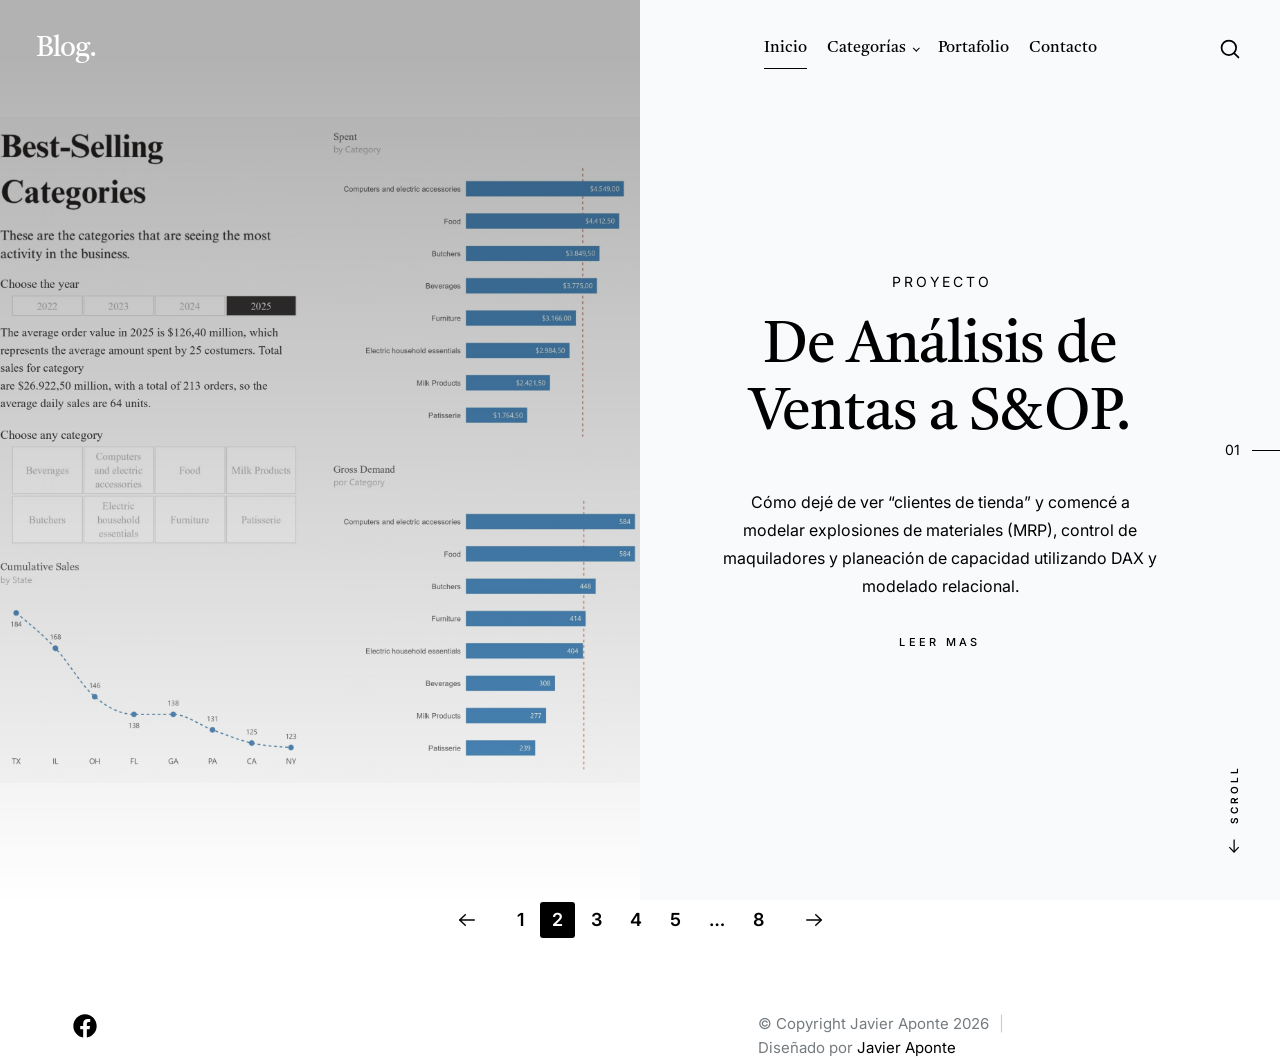
==== blog.html @ a0332c34 "Pending changes exported from your codespace" ====
<!DOCTYPE html>
<html lang="es" class="no-js" >
<head>

    <!--- basic page needs
    ================================================== -->
    <meta charset="utf-8">
    <meta name="viewport" content="width=device-width, initial-scale=1">
    <title>Javier Aponte Blog</title>

    <script>
        document.documentElement.classList.remove('no-js');
        document.documentElement.classList.add('js');
    </script>

    <!-- CSS
    ================================================== -->
    <link rel="stylesheet" href="css/vendor-blog.css">
    <link rel="stylesheet" href="css/styles-blog.css">

    <!-- favicons
    ================================================== -->
    <link rel="apple-touch-icon" sizes="180x180" href="apple-touch-icon.png">
    <link rel="icon" type="image/png" sizes="32x32" href="favicon-32x32.png">
    <link rel="icon" type="image/png" sizes="16x16" href="favicon-16x16.png">
    <link rel="manifest" href="site.webmanifest">

</head>

<body id="top">


    <!-- preloader
    ================================================== -->
    <div id="preloader">
        <div id="loader" class="dots-fade">
            <div></div>
            <div></div>
            <div></div>
        </div>
    </div>

    <!-- page wrap
    ================================================== -->
    <div id="page" class="s-pagewrap ss-home">

        <!-- # site header 
        ================================================== -->
        <header id="masthead" class="s-header">

            <div class="s-header__branding">
                <p class="site-title">
                    <a href="blog.html" rel="home">Blog.</a>
                </p>
            </div>

            <div class="row s-header__navigation">

                <nav class="s-header__nav-wrap">
    
                    <h3 class="s-header__nav-heading">Ve a</h3>
    
                    <ul class="s-header__nav">
                        <li class="current-menu-item"><a href="blog.html" title="">Inicio</a></li>
                        <li class="has-children">
                            <a href="#0" title="" class="">Categorías</a>
                            <ul class="sub-menu">
                                <li><a href="category.html">Data Ingestion</a></li>
                                <li><a href="category.html">ETL</a></li>
                                <li><a href="category.html">Data Cleaning</a></li>
                                <li><a href="category.html">EDA</a></li>
                                <li><a href="category.html">Data Modeling</a></li>
                                <li><a href="category.html">Data Viz</a></li>
                                <li><a href="category.html">Data Storytelling</a></li>
                            </ul>
                        </li>
                        <li><a href="index.html" title="">Portafolio</a></li>
                        <li><a href="contact.html" title="">Contacto</a></li>
                    </ul> <!-- end s-header__nav -->

                </nav> <!-- end s-header__nav-wrap -->
    
            </div> <!-- end s-header__navigation -->

            <div class="s-header__search">

                <div class="s-header__search-inner">
                    <div class="row">
    
                        <form role="search" method="get" class="s-header__search-form" action="#">
                            <label>
                                <span class="u-screen-reader-text">Search for:</span>
                                <input type="search" class="s-header__search-field" placeholder="Search for..." value="" name="s" title="Search for:" autocomplete="off">
                            </label>
                            <input type="submit" class="s-header__search-submit" value="Search"> 
                        </form>
    
                        <a href="#0" title="Close Search" class="s-header__search-close">Close</a>
    
                    </div> <!-- end row -->
                </div> <!-- s-header__search-inner -->
    
            </div> <!-- end s-header__search -->

            <a class="s-header__menu-toggle" href="#0"><span>Menu</span></a>
            <a class="s-header__search-trigger" href="#">
                <svg width="24" height="24" fill="none" viewBox="0 0 24 24">
                    <path stroke="currentColor" stroke-linecap="round" stroke-linejoin="round" stroke-width="1.5" d="M19.25 19.25L15.5 15.5M4.75 11C4.75 7.54822 7.54822 4.75 11 4.75C14.4518 4.75 17.25 7.54822 17.25 11C17.25 14.4518 14.4518 17.25 11 17.25C7.54822 17.25 4.75 14.4518 4.75 11Z"></path>
                </svg>
            </a>

        </header> <!-- end s-header -->

        <!-- # site-content
        ================================================== -->
        <section id="content" class="s-content">


            <!-- hero -->
            <div class="hero">

                <div class="hero__slider swiper-container">

                    <div class="swiper-wrapper">
                        <article class="hero__slide swiper-slide">
                            <div class="hero__entry-image" style="background-image: url('images-blog/thumbs/featured/featured-04_2000.png');"></div>
                            <div class="hero__entry-text">
                                <div class="hero__entry-text-inner">
                                    <div class="hero__entry-meta">
                                        <span class="cat-links">
                                            <a href="category.html">Proyecto</a>
                                        </span>
                                    </div>
                                    <h2 class="hero__entry-title">
                                        <a href="single-standard.html">
                                            De Análisis de Ventas a S&OP.
                                        </a>
                                    </h2>
                                    <p class="hero__entry-desc">
                                    Cómo dejé de ver “clientes de tienda” y comencé a modelar explosiones de materiales (MRP), 
                                    control de maquiladores y planeación de capacidad utilizando DAX y modelado relacional. 
                                    </p>
                                    <a class="hero__more-link" href="single-standard.html">Leer mas</a>
                                </div>
                            </div>
                        </article>
                        <!--
                        <article class="hero__slide swiper-slide">
                            <div class="hero__entry-image" style="background-image: url('images/thumbs/featured/featured-02_2000.jpg');"></div>
                            <div class="hero__entry-text">
                                <div class="hero__entry-text-inner">
                                    <div class="hero__entry-meta">
                                        <span class="cat-links">
                                            <a href="category.html">Health</a>
                                        </span>
                                    </div>
                                    <h2 class="hero__entry-title">
                                        <a href="single-standard.html">
                                            10 Reasons Why Being in Nature Is Good For You.
                                        </a>
                                    </h2>
                                    <p class="hero__entry-desc">
                                    Voluptas harum sequi rerum quasi quisquam. Est tenetur ut doloribus in aliquid animi nostrum. Tempora 
                                    quibusdam ad nulla. Quis autem possimus dolores est est fugiat saepe vel aut. Earum consequatur.
                                    </p>
                                    <a class="hero__more-link" href="single-standard.html">Read More</a>
                                </div>
                            </div>
                        </article>
                        <article class="hero__slide swiper-slide">
                            <div class="hero__entry-image" style="background-image: url('images/thumbs/featured/featured-03_2000.jpg');"></div>
                            <div class="hero__entry-text">
                                <div class="hero__entry-text-inner">
                                    <div class="hero__entry-meta">
                                        <span class="cat-links">
                                            <a href="category.html">Lifestyle</a>
                                        </span>
                                    </div>
                                    <h2 class="hero__entry-title">
                                        <a href="single-standard.html">
                                            Six Relaxation Techniques to Reduce Stress.
                                        </a>
                                    </h2>
                                    <p class="hero__entry-desc">
                                    Quasi consequatur quia excepturi ullam velit. Repellat velit vel occaecati neque perspiciatis quibusdam nulla. 
                                    Unde et earum. Nostrum nulla optio debitis odio modi. Quis autem possimus dolores est est fugiat saepe vel aut.
                                    </p>
                                    <a class="hero__more-link" href="single-standard.html">Read More</a>
                                </div>
                            </div>
                        </article>
                    -->
                    </div> <!-- swiper-wrapper -->

                    <div class="swiper-pagination"></div>
    
                </div> <!-- end hero slider -->

                <a href="#bricks" class="hero__scroll-down smoothscroll">
                    <svg width="24" height="24" fill="none" viewBox="0 0 24 24">
                        <path stroke="currentColor" stroke-linecap="round" stroke-linejoin="round" stroke-width="1.5" d="M10.25 6.75L4.75 12L10.25 17.25"></path>
                        <path stroke="currentColor" stroke-linecap="round" stroke-linejoin="round" stroke-width="1.5" d="M19.25 12H5"></path>
                    </svg>
                    <span>Scroll</span>
                </a>

            </div> <!-- end hero -->

            <!--  masonry
            <div id="bricks" class="bricks">

                <div class="masonry">

                    <div class="bricks-wrapper" data-animate-block>

                        <div class="grid-sizer"></div>

                        <article class="brick entry" data-animate-el>
        
                            <div class="entry__thumb">
                                <a href="single-standard.html" class="thumb-link">
                                    <img src="images/thumbs/masonry/statue-600.jpg" 
                                        srcset="images/thumbs/masonry/statue-600.jpg 1x, images/thumbs/masonry/statue-1200.jpg 2x" alt="">
                                </a>
                            </div> <!-- end entry__thumb
        
                            <div class="entry__text">
                                <div class="entry__header">
                                    <div class="entry__meta">
                                        <span class="cat-links">
                                            <a href="#">Design</a>
                                        </span>
                                        <span class="byline">
                                            By:
                                            <a href="#0">Naruto Uzumaki</a>
                                        </span>
                                    </div>
                                    <h1 class="entry__title"><a href="single-standard.html">Just a Normal Simple Blog Post.</a></h1>
                                 </div>
                                <div class="entry__excerpt">
                                    <p>
                                    Lorem ipsum Sed eiusmod esse aliqua sed incididunt aliqua incididunt mollit id et sit proident dolor nulla 
                                    sed commodo est ad minim elit reprehenderit nisi officia aute incididunt velit sint in aliqua cillum in.
                                    </p>
                                </div>
                                <a class="entry__more-link" href="#0">Read More</a>
                            </div> <!-- end entry__text
                        
                        </article> <!-- end article

                        <article class="brick entry" data-animate-el>
        
                            <div class="entry__thumb">
                                <a href="single-standard.html" class="thumb-link">
                                    <img src="images/thumbs/masonry/beetle-600.jpg" 
                                        srcset="images/thumbs/masonry/beetle-600.jpg 1x, images/thumbs/masonry/beetle-1200.jpg 2x" alt="">
                                </a>
                            </div> <!-- end entry__thumb
        
                            <div class="entry__text">
                                <div class="entry__header">
                                    <div class="entry__meta">
                                        <span class="cat-links">
                                            <a href="#">Lifestyle</a>
                                        </span>
                                        <span class="post-date">
                                            By:
                                            <a href="#0">Sasuke Uchiha</a>
                                        </span>
                                    </div>
                                    <h1 class="entry__title"><a href="single-standard.html">Throwback To The Good Old Days.</a></h1>
                                </div>
                                <div class="entry__excerpt">
                                    <p>
                                    Ipsam odio corrupti et dolores odit aliquid quo. Dolore consectetur a sit modi quam debitis non omnis. Enim ullam 
                                    voluptatem ipsum soluta sed debitis nihil quasi. Et et et sit. Lorem ipsum Sed eiusmod esse aliqua sed incididunt.
                                    </p>
                                </div>
                                <a class="entry__more-link" href="#0">Read More</a>
                            </div> <!-- end entry__text
                        
                        </article> <!-- end article

                        <article class="brick entry" data-animate-el>
            
                            <div class="entry__thumb">
                                <a href="single-standard.html" class="thumb-link">
                                    <img src="images/thumbs/masonry/grayscale-600.jpg" 
                                        srcset="images/thumbs/masonry/grayscale-600.jpg 1x, images/thumbs/masonry/grayscale-1200.jpg 2x" alt="">
                                </a>
                            </div> <!-- end entry__thumb
            
                            <div class="entry__text">
                                <div class="entry__header">
                                    <div class="entry__meta">
                                        <span class="cat-links">
                                            <a href="#">Design</a>
                                        </span>
                                        <span class="byline">
                                            By:
                                            <a href="#0">Naruto Uzumaki</a>
                                        </span>
                                    </div>
                                    <h1 class="entry__title"><a href="single-standard.html">5  Grayscale Coloring Techniques.</a></h1>
                                </div>
                                <div class="entry__excerpt">
                                    <p>
                                    Quo saepe magni magnam expedita nobis. Rerum assumenda necessitatibus tempora dolorem. Harum animi tempora odio natus et 
                                    et perferendis possimus. Aut quo mollitia libero molestiae aut molestiae voluptate tempore. Eius voluptatem eligendi .
                                    </p>
                                </div>
                                <a class="entry__more-link" href="#0">Read More</a>
                            </div> <!-- end entry__text
                            
                        </article> <!-- end article

                        <article class="brick entry" data-animate-el>
            
                            <div class="entry__thumb">
                                <a href="single-standard.html" class="thumb-link">
                                    <img src="images/thumbs/masonry/woodcraft-600.jpg" 
                                        srcset="images/thumbs/masonry/woodcraft-600.jpg 1x, images/thumbs/masonry/woodcraft-1200.jpg 2x" alt="">
                                </a>
                            </div> <!-- end entry__thumb
            
                            <div class="entry__text">
                                <div class="entry__header">
                                    <div class="entry__meta">
                                        <span class="cat-links">
                                            <a href="#">Lifestyle</a>
                                        </span>
                                        <span class="byline">
                                            By:
                                            <a href="#0">Shikamaru Nara</a>
                                        </span>
                                    </div>
                                    <h1 class="entry__title"><a href="single-standard.html">What Minimalism Really Looks Like.</a></h1>
                                 </div>
                                <div class="entry__excerpt">
                                    <p>
                                    Lorem ipsum Sed eiusmod esse aliqua sed incididunt aliqua incididunt mollit id et sit proident dolor nulla sed commodo 
                                    est ad minim elit reprehenderit nisi officia aute incididunt velit sint in aliqua cillum in consequat consequat.
                                    </p>
                                </div>
                                <a class="entry__more-link" href="#0">Read More</a>
                            </div> <!-- end entry__text
            
                        </article> <!-- end entry
        
                        <article class="brick entry" data-animate-el>
        
                            <div class="entry__thumb">
                                <a href="single-standard.html" class="thumb-link">
                                    <img src="images/thumbs/masonry/tulips-600.jpg" 
                                        srcset="images/thumbs/masonry/tulips-600.jpg 1x, images/thumbs/masonry/tulips-1200.jpg 2x" alt="">
                                </a>
                            </div>  <!-- end entry__thumb
        
                            <div class="entry__text">
                                <div class="entry__header">
                                    <div class="entry__meta">
                                        <span class="cat-links">
                                            <a href="#">Health</a>
                                        </span>
                                        <span class="byline">
                                            By:
                                            <a href="#0">Kakashi Hatake</a>
                                        </span>
                                    </div>
                                    <h1 class="entry__title"><a href="single-standard.html">10 Interesting Facts About Caffeine.</a></h1>
                                </div>
                                <div class="entry__excerpt">
                                    <p>
                                    Consequatur amet voluptatem aliquid fuga. Consequatur tempora eos earum deleniti repellendus ducimus. Qui ipsum voluptas 
                                    sed et ad dignissimos explicabo maxime dolor. Rerum quia et. Suscipit similique et. Atque tenetur provident. Excepturi 
                                    autem unde.
                                    </p>
                                </div>
                                <a class="entry__more-link" href="#0">Read More</a>
                            </div> <!-- end entry__text
                        
                        </article> <!-- end article

                        

                        <article class="brick entry" data-animate-el>
        
                            <div class="entry__thumb">
                                <a href="single-standard.html" class="thumb-link">
                                    <img src="images/thumbs/masonry/red-and-blue-600.jpg" 
                                        srcset="images/thumbs/masonry/red-and-blue-600.jpg 1x, images/thumbs/masonry/red-and-blue-1200.jpg 2x" alt="">
                                </a>
                            </div> <!-- end entry__thumb
        
                            <div class="entry__text">
                                <div class="entry__header">
                                    <div class="entry__meta">
                                        <span class="cat-links">
                                            <a href="#">Work</a> 
                                            <a href="#">Design</a>
                                        </span>
                                        <span class="byline">
                                            By:
                                            <a href="#0">Shikamaru Nara</a>
                                        </span>
                                    </div>
                                    <h1 class="entry__title"><a href="single-standard.html">Red and Blue Photo Effects.</a></h1>
                                </div>
                                <div class="entry__excerpt">
                                    <p>
                                    Lorem ipsum Sed eiusmod esse aliqua sed incididunt aliqua incididunt mollit id et sit proident dolor nulla sed commodo 
                                    est ad minim elit reprehenderit nisi officia aute incididunt velit sint in aliqua cillum in consequat consequat in
                                    culpa in anim.
                                    </p>
                                </div>
                                <a class="entry__more-link" href="#0">Read More</a>
                            </div> <!-- end entry__text
                        
                        </article> <!-- end article
        
                        <article class="brick entry" data-animate-el>
                
                            <div class="entry__thumb">
                                <a href="single-standard.html" class="thumb-link">
                                    <img src="images/thumbs/masonry/white-lamp-600.jpg" 
                                        srcset="images/thumbs/masonry/white-lamp-600.jpg 1x, images/thumbs/masonry/white-lamp-1200.jpg 2x" alt="">
                                </a>
                            </div> <!-- end entry__thumb
                
                            <div class="entry__text">
                                <div class="entry__header">
                                    <div class="entry__meta">
                                        <span class="cat-links">
                                            <a href="#">Lifestyle</a>
                                            <a href="#">Work</a>
                                        </span>
                                        <span class="byline">
                                            By:
                                            <a href="#0">Naruto Uzumaki</a>
                                        </span>
                                    </div>
                                    <h1 class="entry__title"><a href="single-standard.html">10 Practical Ways to Be Minimalist.</a></h1>
                                </div>
                                <div class="entry__excerpt">
                                    <p>
                                    Ratione qui voluptas reprehenderit facilis soluta ut nam. Distinctio cum excepturi et. Aperiam blanditiis voluptatem.
                                    A esse sunt nesciunt voluptate. Architecto voluptas id rerum placeat nostrum et optio. Placeat occaecati voluptas.
                                    </p>
                                </div>
                                <a class="entry__more-link" href="#0">Read More</a>
                            </div> <!-- end entry__text
                                
                        </article> <!-- end article
        
                        <article class="brick entry" data-animate-el>
        
                            <div class="entry__thumb">
                                <a href="single-standard.html" class="thumb-link">
                                    <img src="images/thumbs/masonry/books-600.jpg" 
                                        srcset="images/thumbs/masonry/books-600.jpg 1x, images/thumbs/masonry/books-1200.jpg 2x" alt="">
                                </a>
                            </div> <!-- end entry__thumb
        
                            <div class="entry__text">
                                <div class="entry__header">
                                    <div class="entry__meta">
                                        <span class="cat-links">
                                            <a href="#">Health</a>
                                            <a href="#">Lifestyle</a>
                                        </span>
                                        <span class="byline">
                                            By:
                                            <a href="#0">Sakura Haruno</a>
                                        </span>
                                    </div>
                                    <h1 class="entry__title"><a href="single-standard.html">What Does Reading Do to Your Brain?</a></h1>
                                </div>
                                <div class="entry__excerpt">
                                    <p>
                                    Lorem ipsum Sed eiusmod esse aliqua sed incididunt aliqua incididunt mollit id et sit proident dolor nulla sed 
                                    commodo est ad minim elit reprehenderit nisi officia aute incididunt velit sint in aliqua cillum in consequat.
                                    </p>
                                </div>
                                <a class="entry__more-link" href="#0">Read More</a>
                            </div> <!-- end entry__text
                        
                        </article> <!-- end article
        
                        <article class="brick entry" data-animate-el>
        
                            <div class="entry__thumb">
                                <a href="single-standard.html" class="thumb-link">
                                    <img src="images/thumbs/masonry/lamp-600.jpg" 
                                        srcset="images/thumbs/masonry/lamp-600.jpg 1x, images/thumbs/masonry/lamp-1200.jpg 2x" alt="">
                                </a>
                            </div> <!-- end entry__thumb
        
                            <div class="entry__text">
                                <div class="entry__header">
                                    <div class="entry__meta">
                                        <span class="cat-links">
                                            <a href="#">Design</a>
                                            <a href="#">Photography</a>
                                        </span>
                                        <span class="byline">
                                            By:
                                            <a href="#0">Shikamaru Narra</a>
                                        </span>
                                    </div>
                                    <h1 class="entry__title"><a href="single-standard.html">Symmetry In Modern Design.</a></h1>
                                </div>
                                <div class="entry__excerpt">
                                    <p>
                                    Praesentium vel similique laboriosam repudiandae mollitia error. Inventore numquam occaecati omnis beatae fugiat. 
                                    Porro sed numquam doloribus dolores exercitationem recusandae culpa. Sint vel vel quia quis. Non velit eum ea 
                                    tempora quas sapiente.
                                    </p>
                                </div>
                                <a class="entry__more-link" href="#0">Read More</a>
                            </div> <!-- end entry__text
                        
                        </article> <!-- end article

                        <article class="brick entry" data-animate-el>
        
                            <div class="entry__thumb">
                                <a href="single-standard.html" class="thumb-link">
                                    <img src="images/thumbs/masonry/clock-600.jpg" 
                                        srcset="images/thumbs/masonry/clock-600.jpg 1x, images/thumbs/masonry/clock-1200.jpg 2x" alt="">
                                </a>
                            </div> <!-- end entry__thumb
        
                            <div class="entry__text">
                                <div class="entry__header">
                                    <div class="entry__meta">
                                        <span class="cat-links">
                                            <a href="#">Lifestyle</a>
                                            <a href="#">Work</a>
                                        </span>
                                        <span class="byline">
                                            By:
                                            <a href="#0">Sasuke Uchiha</a>
                                        </span>
                                    </div>
                                    <h1 class="entry__title"><a href="single-standard.html">10 Tips for Managing Time Effectively.</a></h1>
                                </div>
                                <div class="entry__excerpt">
                                    <p>
                                    Lorem ipsum Sed eiusmod esse aliqua sed incididunt aliqua incididunt mollit id et sit proident dolor nulla 
                                    sed commodo est ad minim elit reprehenderit nisi officia aute incididunt velit sint in aliqua cillum in anim.
                                    </p>
                                </div>
                                <a class="entry__more-link" href="#0">Read More</a>
                            </div> <!-- end entry__text
                        
                        </article> <!-- end article

                        <article class="brick entry" data-animate-el>
        
                            <div class="entry__thumb">
                                <a href="single-standard.html" class="thumb-link">
                                    <img src="images/thumbs/masonry/phone-and-keyboard-600.jpg" 
                                        srcset="images/thumbs/masonry/phone-and-keyboard-600.jpg 1x, images/thumbs/masonry/phone-and-keyboard-1200.jpg 2x" alt="">
                                </a>
                            </div> <!-- end entry__thumb
        
                            <div class="entry__text">
                                <div class="entry__header">
                                    <div class="entry__meta">
                                        <span class="cat-links">
                                            <a href="https://www.dreamhost.com/r.cgi?287326">Dreamhost</a>
                                        </span>
                                        <span class="byline">
                                            By:
                                            <a href="#0">StyleShout</a>
                                        </span>
                                    </div>
                                    <h1 class="entry__title"><a href="https://www.dreamhost.com/r.cgi?287326">Need Web Hosting for Your Websites?</a></h1>
                                </div>
                                <div class="entry__excerpt">
                                    <p>
                                    Need hosting? We would highly recommend DreamHost.
                                    Enjoy 100% in-house support, guaranteed performance and uptime, 1-click installs, and a super-intuitive control 
                                    panel to make managing your websites and projects easy.
                                    </p>
                                </div>
                                <a class="entry__more-link" href="https://www.dreamhost.com/r.cgi?287326">Learn More</a>
                            </div> <!-- end entry__text
                        
                        </article> <!-- end article

                        <article class="brick entry" data-animate-el>
        
                            <div class="entry__thumb">
                                <a href="single-standard.html" class="thumb-link">
                                    <img src="images/thumbs/masonry/wheel-600.jpg" 
                                        srcset="images/thumbs/masonry/wheel-600.jpg 1x, images/thumbs/masonry/wheel-1200.jpg 2x" alt="">
                                </a>
                            </div> <!-- end entry__thumb
        
                            <div class="entry__text">
                                <div class="entry__header">
                                    <div class="entry__meta">
                                        <span class="cat-links">
                                            <a href="#">Photography</a> 
                                        </span>
                                        <span class="byline">
                                            By:
                                            <a href="#0">Naruto Uzumaki</a>
                                        </span>
                                    </div>
                                    <h1 class="entry__title"><a href="single-standard.html">Black And White Photography Tips.</a></h1>
                                </div>
                                <div class="entry__excerpt">
                                    <p>
                                    Voluptatem maiores aut delectus accusamus et explicabo et. Enim sunt quo odio sit. Hic consequatur et quia voluptas saepe. 
                                    Vel nostrum incidunt ab eum distinctio recusandae. Labore dolore consequatur occaecati iste ex consectetur et perferendis.
                                    </p>
                                </div>
                                <a class="entry__more-link" href="#0">Read More</a>
                            </div> <!-- end entry__text
                        
                        </article> <!-- end article

                    </div> <!-- end bricks-wrapper

                </div> <!-- end masonry-->

                <!-- pagination -->
                <div class="row pagination">
                    <div class="column lg-12">
                        <nav class="pgn">
                            <ul>
                                <li>
                                    <a class="pgn__prev" href="#0">
                                        <svg width="24" height="24" fill="none" viewBox="0 0 24 24">
                                            <path stroke="currentColor" stroke-linecap="round" stroke-linejoin="round" stroke-width="1.5" d="M10.25 6.75L4.75 12L10.25 17.25"></path>
                                            <path stroke="currentColor" stroke-linecap="round" stroke-linejoin="round" stroke-width="1.5" d="M19.25 12H5"></path>
                                        </svg>
                                    </a>
                                </li>
                                <li><a class="pgn__num" href="#0">1</a></li>
                                <li><span class="pgn__num current">2</span></li>
                                <li><a class="pgn__num" href="#0">3</a></li>
                                <li><a class="pgn__num" href="#0">4</a></li>
                                <li><a class="pgn__num" href="#0">5</a></li>
                                <li><span class="pgn__num dots">…</span></li>
                                <li><a class="pgn__num" href="#0">8</a></li>
                                <li>
                                    <a class="pgn__next" href="#0">
                                        <svg width="24" height="24" fill="none" viewBox="0 0 24 24">
                                            <path stroke="currentColor" stroke-linecap="round" stroke-linejoin="round" stroke-width="1.5" d="M13.75 6.75L19.25 12L13.75 17.25"></path>
                                            <path stroke="currentColor" stroke-linecap="round" stroke-linejoin="round" stroke-width="1.5" d="M19 12H4.75"></path>
                                        </svg>
                                    </a>
                                </li>
                            </ul>
                        </nav> <!-- end pgn -->
                    </div> <!-- end column -->
                </div> <!-- end pagination -->

            </div> <!-- end bricks -->

        </section> <!-- end s-content -->

        <!--
        # site-footer
        ==================================================
        <footer id="colophon" class="s-footer">

            <div class="row s-footer__subscribe">
                <div class="column lg-12">

                    <h2>
                    Subscribe to Our Newsletter.
                    </h2>
                    <p>
                    Subscribe now to get all latest updates
                    </p>

                    <form id="mc-form" class="mc-form">
                        <input type="email" name="EMAIL" id="mce-EMAIL" class="u-fullwidth text-center" placeholder="Your Email Address" title="The domain portion of the email address is invalid (the portion after the @)." pattern="^([^\x00-\x20\x22\x28\x29\x2c\x2e\x3a-\x3c\x3e\x40\x5b-\x5d\x7f-\xff]+|\x22([^\x0d\x22\x5c\x80-\xff]|\x5c[\x00-\x7f])*\x22)(\x2e([^\x00-\x20\x22\x28\x29\x2c\x2e\x3a-\x3c\x3e\x40\x5b-\x5d\x7f-\xff]+|\x22([^\x0d\x22\x5c\x80-\xff]|\x5c[\x00-\x7f])*\x22))*\x40([^\x00-\x20\x22\x28\x29\x2c\x2e\x3a-\x3c\x3e\x40\x5b-\x5d\x7f-\xff]+|\x5b([^\x0d\x5b-\x5d\x80-\xff]|\x5c[\x00-\x7f])*\x5d)(\x2e([^\x00-\x20\x22\x28\x29\x2c\x2e\x3a-\x3c\x3e\x40\x5b-\x5d\x7f-\xff]+|\x5b([^\x0d\x5b-\x5d\x80-\xff]|\x5c[\x00-\x7f])*\x5d))*(\.\w{2,})+$" required>
                        <input type="submit" name="subscribe" value="Subscribe" class="btn--small btn--primary u-fullwidth">
                        # <div style="position: absolute; left: -5000px;" aria-hidden="true"><input type="text" name="b_cdb7b577e41181934ed6a6a44_9a91cfe7b3" tabindex="-1" value=""></div>
                        <div class="mc-status"></div>
                    </form>

                </div>
            </div> # end s-footer__subscribe
            -->

            <!--
            <div class="row s-footer__main">

                <div class="column lg-5 md-6 tab-12 s-footer__about">
                    <h4>Blog</h4>

                    <p>
                    Lorem ipsum dolor sit amet, consectetur 
                    adipiscing elit, sed do eiusmod tempor 
                    incididunt ut labore et dolore magna aliqua. 
                    Ut enim ad minim veniam, quis nostrud exercitation 
                    ullamco laboris nisi ut aliquip ex ea commodo 
                    </p>
                </div> <!-- end s-footer__about -->

                <!--
                <div class="column lg-5 md-6 tab-12">
                    <div class="row">
                        <div class="column lg-6">
                            <h4>Categories</h4>
                            <ul class="link-list">
                                <li><a href="category.html">Lifestyle</a></li>
                                <li><a href="category.html">Workplace</a></li>
                                <li><a href="category.html">Inspiration</a></li>
                                <li><a href="category.html">Design</a></li>
                                <li><a href="category.html">Health</a></li>
                                <li><a href="category.html">Photography</a></li>
                            </ul>
                        </div>
                        <div class="column lg-6">
                            <h4>Site Links</h4>
                            <ul class="link-list">
                                <li><a href="index.html">Home</a></li>
                                <li><a href="category.html">Categories</a></li>
                                <li><a href="category.html">Blog</a></li>
                                <li><a href="about.html">About</a></li>
                                <li><a href="about.html">Contact</a></li>
                                <li><a href="#0">Terms & Policy</a></li>
                            </ul>
                        </div>
                    </div>
                </div>
                -->

            </div> <!-- end s-footer__main -->

            <div class="row s-footer__bottom">

                <div class="column lg-7 md-6 tab-12">
                    <ul class="s-footer__social">
                        <li>
                            <a href="#0">
                                <svg xmlns="http://www.w3.org/2000/svg" width="24" height="24" viewBox="0 0 24 24" style="fill: rgba(0, 0, 0, 1);transform: ;msFilter:;"><path d="M12.001 2.002c-5.522 0-9.999 4.477-9.999 9.999 0 4.99 3.656 9.126 8.437 9.879v-6.988h-2.54v-2.891h2.54V9.798c0-2.508 1.493-3.891 3.776-3.891 1.094 0 2.24.195 2.24.195v2.459h-1.264c-1.24 0-1.628.772-1.628 1.563v1.875h2.771l-.443 2.891h-2.328v6.988C18.344 21.129 22 16.992 22 12.001c0-5.522-4.477-9.999-9.999-9.999z"></path></svg>
                                <span class="u-screen-reader-text">Facebook</span>
                            </a>
                        </li>
                    </ul>
                </div>
                <div class="column lg-5 md-6 tab-12">
                    <div class="ss-copyright">
                        <span>© Copyright Javier Aponte 2026</span> 
                        <span>Diseñado por <a href="https://javieraponte.github.io/">Javier Aponte</a></span>
                    </div>
                </div>

            </div> <!-- end s-footer__bottom -->
           
            <div class="ss-go-top">
                <a class="smoothscroll" title="Back to Top" href="#top">
                    <svg width="24" height="24" fill="none" viewBox="0 0 24 24">
                        <path stroke="currentColor" stroke-linecap="round" stroke-linejoin="round" stroke-width="1.5" d="M17.25 10.25L12 4.75L6.75 10.25"/>
                        <path stroke="currentColor" stroke-linecap="round" stroke-linejoin="round" stroke-width="1.5" d="M12 19.25V5.75"/>
                    </svg>
                </a>
            </div> <!-- end ss-go-top -->

        </footer><!-- end s-footer -->


    <!-- Java Script
    ================================================== -->
    <script src="js/plugins-blog.js"></script>
    <script src="js/main-blog.js"></script>

</body>
</html>
---- css/vendor-blog.css ----
/* ===================================================================
 * Spurgeon Third-party Stylesheets
 * Template Ver. 1.0.0
 * 08-16-2021
 * -------------------------------------------------------------------
 *
 * TOC:
 * # PrismJS
 * # Swiper 
 *
 * ------------------------------------------------------------------- */


/* ===================================================================
 * # PrismJS 1.20.0
 *   https://prismjs.com/download.html#themes=prism-okaidia&languages=markup+css+clike+javascript+markup-templating+php 
 *   
 *   okaidia theme for JavaScript, CSS and HTML
 *   Loosely based on Monokai textmate theme by http://www.monokai.nl/
 *   @author ocodia
 * ------------------------------------------------------------------- */
code[class*="language-"],
pre[class*="language-"] {
    color           : #f8f8f2;
    background      : none;
    text-shadow     : 0 1px rgba(0, 0, 0, 0.3);
    font-family     : var(--font-mono);
    font-size       : calc(var(--text-size) * 0.9444);
    text-align      : left;
    white-space     : pre;
    word-spacing    : normal;
    word-break      : normal;
    word-wrap       : normal;
    line-height     : var(--vspace-1);
    -moz-tab-size   : 4;
    -o-tab-size     : 4;
    tab-size        : 4;
    -webkit-hyphens : none;
    -moz-hyphens    : none;
    -ms-hyphens     : none;
    hyphens         : none;
}

/* Code blocks */
pre[class*="language-"] {
    padding  : var(--vspace-0_5) 0 var(--vspace-1);
    margin   : var(--vspace-1) 0;
    overflow : auto;
}

:not(pre)>code[class*="language-"],
pre[class*="language-"] {
    background : #272822;
}

/* Inline code */
:not(pre)>code[class*="language-"] {
    padding     : .1em;
    white-space : normal;
}

.token.comment,
.token.prolog,
.token.doctype,
.token.cdata {
    color : slategray;
}

.token.punctuation {
    color : #f8f8f2;
}

.token.namespace {
    opacity : .7;
}

.token.property,
.token.tag,
.token.constant,
.token.symbol,
.token.deleted {
    color : #f92672;
}

.token.boolean,
.token.number {
    color : #ae81ff;
}

.token.selector,
.token.attr-name,
.token.string,
.token.char,
.token.builtin,
.token.inserted {
    color : #a6e22e;
}

.token.operator,
.token.entity,
.token.url,
.language-css .token.string,
.style .token.string,
.token.variable {
    color : #f8f8f2;
}

.token.atrule,
.token.attr-value,
.token.function,
.token.class-name {
    color : #e6db74;
}

.token.keyword {
    color : #66d9ef;
}

.token.regex,
.token.important {
    color : #fd971f;
}

.token.important,
.token.bold {
    font-weight : bold;
}

.token.italic {
    font-style : italic;
}

.token.entity {
    cursor : help;
}


/* ===================================================================
 * # Swiper 6.4.5
 *   Most modern mobile touch slider and framework with hardware accelerated transitions
 *   https://swiperjs.com
 *
 *   Copyright 2014-2020 Vladimir Kharlampidi
 *
 *   Released under the MIT License
 *
 *   Released on: December 18, 2020
 * ------------------------------------------------------------------- */
@font-face {
    font-family : "swiper-icons";
    src         : url("data:application/font-woff;charset=utf-8;base64, [base64]//wADZ2x5ZgAAAywAAADMAAAD2MHtryVoZWFkAAABbAAAADAAAAA2E2+eoWhoZWEAAAGcAAAAHwAAACQC9gDzaG10eAAAAigAAAAZAAAArgJkABFsb2NhAAAC0AAAAFoAAABaFQAUGG1heHAAAAG8AAAAHwAAACAAcABAbmFtZQAAA/gAAAE5AAACXvFdBwlwb3N0AAAFNAAAAGIAAACE5s74hXjaY2BkYGAAYpf5Hu/j+W2+MnAzMYDAzaX6QjD6/4//Bxj5GA8AuRwMYGkAPywL13jaY2BkYGA88P8Agx4j+/8fQDYfA1AEBWgDAIB2BOoAeNpjYGRgYNBh4GdgYgABEMnIABJzYNADCQAACWgAsQB42mNgYfzCOIGBlYGB0YcxjYGBwR1Kf2WQZGhhYGBiYGVmgAFGBiQQkOaawtDAoMBQxXjg/wEGPcYDDA4wNUA2CCgwsAAAO4EL6gAAeNpj2M0gyAACqxgGNWBkZ2D4/wMA+xkDdgAAAHjaY2BgYGaAYBkGRgYQiAHyGMF8FgYHIM3DwMHABGQrMOgyWDLEM1T9/w8UBfEMgLzE////P/5//f/V/xv+r4eaAAeMbAxwIUYmIMHEgKYAYjUcsDAwsLKxc3BycfPw8jEQA/[base64]/uznmfPFBNODM2K7MTQ45YEAZqGP81AmGGcF3iPqOop0r1SPTaTbVkfUe4HXj97wYE+yNwWYxwWu4v1ugWHgo3S1XdZEVqWM7ET0cfnLGxWfkgR42o2PvWrDMBSFj/IHLaF0zKjRgdiVMwScNRAoWUoH78Y2icB/yIY09An6AH2Bdu/UB+yxopYshQiEvnvu0dURgDt8QeC8PDw7Fpji3fEA4z/PEJ6YOB5hKh4dj3EvXhxPqH/SKUY3rJ7srZ4FZnh1PMAtPhwP6fl2PMJMPDgeQ4rY8YT6Gzao0eAEA409DuggmTnFnOcSCiEiLMgxCiTI6Cq5DZUd3Qmp10vO0LaLTd2cjN4fOumlc7lUYbSQcZFkutRG7g6JKZKy0RmdLY680CDnEJ+UMkpFFe1RN7nxdVpXrC4aTtnaurOnYercZg2YVmLN/d/gczfEimrE/fs/bOuq29Zmn8tloORaXgZgGa78yO9/cnXm2BpaGvq25Dv9S4E9+5SIc9PqupJKhYFSSl47+Qcr1mYNAAAAeNptw0cKwkAAAMDZJA8Q7OUJvkLsPfZ6zFVERPy8qHh2YER+3i/BP83vIBLLySsoKimrqKqpa2hp6+jq6RsYGhmbmJqZSy0sraxtbO3sHRydnEMU4uR6yx7JJXveP7WrDycAAAAAAAH//wACeNpjYGRgYOABYhkgZgJCZgZNBkYGLQZtIJsFLMYAAAw3ALgAeNolizEKgDAQBCchRbC2sFER0YD6qVQiBCv/H9ezGI6Z5XBAw8CBK/m5iQQVauVbXLnOrMZv2oLdKFa8Pjuru2hJzGabmOSLzNMzvutpB3N42mNgZGBg4GKQYzBhYMxJLMlj4GBgAYow/P/PAJJhLM6sSoWKfWCAAwDAjgbRAAB42mNgYGBkAIIbCZo5IPrmUn0hGA0AO8EFTQAA") format("woff");
    font-weight : 400;
    font-style  : normal;
}

:root {
    --swiper-theme-color : #007aff;
}

.swiper-container {
    margin-left  : auto;
    margin-right : auto;
    position     : relative;
    overflow     : hidden;
    list-style   : none;
    padding      : 0;
    /* Fix of Webkit flickering */
    z-index      : 1;
}

.swiper-container-vertical>.swiper-wrapper {
    flex-direction : column;
}

.swiper-wrapper {
    position            : relative;
    width               : 100%;
    height              : 100%;
    z-index             : 1;
    display             : flex;
    transition-property : transform;
    box-sizing          : content-box;
}

.swiper-container-android .swiper-slide,
.swiper-wrapper {
    transform : translate3d(0px, 0, 0);
}

.swiper-container-multirow>.swiper-wrapper {
    flex-wrap : wrap;
}

.swiper-container-multirow-column>.swiper-wrapper {
    flex-wrap      : wrap;
    flex-direction : column;
}

.swiper-container-free-mode>.swiper-wrapper {
    transition-timing-function : ease-out;
    margin                     : 0 auto;
}

.swiper-slide {
    flex-shrink         : 0;
    width               : 100%;
    height              : 100%;
    position            : relative;
    transition-property : transform;
}

.swiper-slide-invisible-blank {
    visibility : hidden;
}

/* Auto Height */
.swiper-container-autoheight,
.swiper-container-autoheight .swiper-slide {
    height : auto;
}

.swiper-container-autoheight .swiper-wrapper {
    align-items         : flex-start;
    transition-property : transform, height;
}

/* 3D Effects */
.swiper-container-3d {
    perspective : 1200px;
}

.swiper-container-3d .swiper-wrapper,
.swiper-container-3d .swiper-slide,
.swiper-container-3d .swiper-slide-shadow-left,
.swiper-container-3d .swiper-slide-shadow-right,
.swiper-container-3d .swiper-slide-shadow-top,
.swiper-container-3d .swiper-slide-shadow-bottom,
.swiper-container-3d .swiper-cube-shadow {
    transform-style : preserve-3d;
}

.swiper-container-3d .swiper-slide-shadow-left,
.swiper-container-3d .swiper-slide-shadow-right,
.swiper-container-3d .swiper-slide-shadow-top,
.swiper-container-3d .swiper-slide-shadow-bottom {
    position       : absolute;
    left           : 0;
    top            : 0;
    width          : 100%;
    height         : 100%;
    pointer-events : none;
    z-index        : 10;
}

.swiper-container-3d .swiper-slide-shadow-left {
    background-image : linear-gradient(to left, rgba(0, 0, 0, 0.5), rgba(0, 0, 0, 0));
}

.swiper-container-3d .swiper-slide-shadow-right {
    background-image : linear-gradient(to right, rgba(0, 0, 0, 0.5), rgba(0, 0, 0, 0));
}

.swiper-container-3d .swiper-slide-shadow-top {
    background-image : linear-gradient(to top, rgba(0, 0, 0, 0.5), rgba(0, 0, 0, 0));
}

.swiper-container-3d .swiper-slide-shadow-bottom {
    background-image : linear-gradient(to bottom, rgba(0, 0, 0, 0.5), rgba(0, 0, 0, 0));
}

/* CSS Mode */
.swiper-container-css-mode>.swiper-wrapper {
    overflow           : auto;
    scrollbar-width    : none;
    /* For Firefox */
    -ms-overflow-style : none;
    /* For Internet Explorer and Edge */
}

.swiper-container-css-mode>.swiper-wrapper::-webkit-scrollbar {
    display : none;
}

.swiper-container-css-mode>.swiper-wrapper>.swiper-slide {
    scroll-snap-align : start start;
}

.swiper-container-horizontal.swiper-container-css-mode>.swiper-wrapper {
    scroll-snap-type : x mandatory;
}

.swiper-container-vertical.swiper-container-css-mode>.swiper-wrapper {
    scroll-snap-type : y mandatory;
}

:root {
    --swiper-navigation-size   : 44px;
    /*
    --swiper-navigation-color  : var(--swiper-theme-color);
    */
}

.swiper-button-prev,
.swiper-button-next {
    position        : absolute;
    top             : 50%;
    width           : calc(var(--swiper-navigation-size) / 44 * 27);
    height          : var(--swiper-navigation-size);
    margin-top      : calc(-1 * var(--swiper-navigation-size) / 2);
    z-index         : 10;
    cursor          : pointer;
    display         : flex;
    align-items     : center;
    justify-content : center;
    color           : var(--swiper-navigation-color, var(--swiper-theme-color));
}

.swiper-button-prev.swiper-button-disabled,
.swiper-button-next.swiper-button-disabled {
    opacity        : 0.35;
    cursor         : auto;
    pointer-events : none;
}

.swiper-button-prev:after,
.swiper-button-next:after {
    font-family    : swiper-icons;
    font-size      : var(--swiper-navigation-size);
    text-transform : none !important;
    letter-spacing : 0;
    text-transform : none;
    font-variant   : initial;
    line-height    : 1;
}

.swiper-button-prev,
.swiper-container-rtl .swiper-button-next {
    left  : 10px;
    right : auto;
}

.swiper-button-prev:after,
.swiper-container-rtl .swiper-button-next:after {
    content : "prev";
}

.swiper-button-next,
.swiper-container-rtl .swiper-button-prev {
    right : 10px;
    left  : auto;
}

.swiper-button-next:after,
.swiper-container-rtl .swiper-button-prev:after {
    content : "next";
}

.swiper-button-prev.swiper-button-white,
.swiper-button-next.swiper-button-white {
    --swiper-navigation-color : #ffffff;
}

.swiper-button-prev.swiper-button-black,
.swiper-button-next.swiper-button-black {
    --swiper-navigation-color : #000000;
}

.swiper-button-lock {
    display : none;
}

:root {
    /*
    --swiper-pagination-color: var(--swiper-theme-color);
    */
}

.swiper-pagination {
    position   : absolute;
    text-align : center;
    transition : 300ms opacity;
    transform  : translate3d(0, 0, 0);
    z-index    : 10;
}

.swiper-pagination.swiper-pagination-hidden {
    opacity : 0;
}

/* Common Styles */
.swiper-pagination-fraction,
.swiper-pagination-custom,
.swiper-container-horizontal>.swiper-pagination-bullets {
    bottom : 10px;
    left   : 0;
    width  : 100%;
}

/* Bullets */
.swiper-pagination-bullets-dynamic {
    overflow  : hidden;
    font-size : 0;
}

.swiper-pagination-bullets-dynamic .swiper-pagination-bullet {
    transform : scale(0.33);
    position  : relative;
}

.swiper-pagination-bullets-dynamic .swiper-pagination-bullet-active {
    transform : scale(1);
}

.swiper-pagination-bullets-dynamic .swiper-pagination-bullet-active-main {
    transform : scale(1);
}

.swiper-pagination-bullets-dynamic .swiper-pagination-bullet-active-prev {
    transform : scale(0.66);
}

.swiper-pagination-bullets-dynamic .swiper-pagination-bullet-active-prev-prev {
    transform : scale(0.33);
}

.swiper-pagination-bullets-dynamic .swiper-pagination-bullet-active-next {
    transform : scale(0.66);
}

.swiper-pagination-bullets-dynamic .swiper-pagination-bullet-active-next-next {
    transform : scale(0.33);
}

.swiper-pagination-bullet {
    width         : 8px;
    height        : 8px;
    display       : inline-block;
    border-radius : 100%;
    background    : #000;
    opacity       : 0.2;
}

button.swiper-pagination-bullet {
    border             : none;
    margin             : 0;
    padding            : 0;
    box-shadow         : none;
    -webkit-appearance : none;
    -moz-appearance    : none;
    appearance         : none;
}

.swiper-pagination-clickable .swiper-pagination-bullet {
    cursor : pointer;
}

.swiper-pagination-bullet-active {
    opacity    : 1;
    background : var(--swiper-pagination-color, var(--swiper-theme-color));
}

.swiper-container-vertical>.swiper-pagination-bullets {
    right     : 10px;
    top       : 50%;
    transform : translate3d(0px, -50%, 0);
}

.swiper-container-vertical>.swiper-pagination-bullets .swiper-pagination-bullet {
    margin  : 6px 0;
    display : block;
}

.swiper-container-vertical>.swiper-pagination-bullets.swiper-pagination-bullets-dynamic {
    top       : 50%;
    transform : translateY(-50%);
    width     : 8px;
}

.swiper-container-vertical>.swiper-pagination-bullets.swiper-pagination-bullets-dynamic .swiper-pagination-bullet {
    display    : inline-block;
    transition : 200ms transform, 200ms top;
}

.swiper-container-horizontal>.swiper-pagination-bullets .swiper-pagination-bullet {
    margin : 0 4px;
}

.swiper-container-horizontal>.swiper-pagination-bullets.swiper-pagination-bullets-dynamic {
    left        : 50%;
    transform   : translateX(-50%);
    white-space : nowrap;
}

.swiper-container-horizontal>.swiper-pagination-bullets.swiper-pagination-bullets-dynamic .swiper-pagination-bullet {
    transition : 200ms transform, 200ms left;
}

.swiper-container-horizontal.swiper-container-rtl>.swiper-pagination-bullets-dynamic .swiper-pagination-bullet {
    transition : 200ms transform, 200ms right;
}

/* Progress */
.swiper-pagination-progressbar {
    background : rgba(0, 0, 0, 0.25);
    position   : absolute;
}

.swiper-pagination-progressbar .swiper-pagination-progressbar-fill {
    background       : var(--swiper-pagination-color, var(--swiper-theme-color));
    position         : absolute;
    left             : 0;
    top              : 0;
    width            : 100%;
    height           : 100%;
    transform        : scale(0);
    transform-origin : left top;
}

.swiper-container-rtl .swiper-pagination-progressbar .swiper-pagination-progressbar-fill {
    transform-origin : right top;
}

.swiper-container-horizontal>.swiper-pagination-progressbar,
.swiper-container-vertical>.swiper-pagination-progressbar.swiper-pagination-progressbar-opposite {
    width  : 100%;
    height : 4px;
    left   : 0;
    top    : 0;
}

.swiper-container-vertical>.swiper-pagination-progressbar,
.swiper-container-horizontal>.swiper-pagination-progressbar.swiper-pagination-progressbar-opposite {
    width  : 4px;
    height : 100%;
    left   : 0;
    top    : 0;
}

.swiper-pagination-white {
    --swiper-pagination-color : #ffffff;
}

.swiper-pagination-black {
    --swiper-pagination-color : #000000;
}

.swiper-pagination-lock {
    display : none;
}

/* Scrollbar */
.swiper-scrollbar {
    border-radius    : 10px;
    position         : relative;
    -ms-touch-action : none;
    background       : rgba(0, 0, 0, 0.1);
}

.swiper-container-horizontal>.swiper-scrollbar {
    position : absolute;
    left     : 1%;
    bottom   : 3px;
    z-index  : 50;
    height   : 5px;
    width    : 98%;
}

.swiper-container-vertical>.swiper-scrollbar {
    position : absolute;
    right    : 3px;
    top      : 1%;
    z-index  : 50;
    width    : 5px;
    height   : 98%;
}

.swiper-scrollbar-drag {
    height        : 100%;
    width         : 100%;
    position      : relative;
    background    : rgba(0, 0, 0, 0.5);
    border-radius : 10px;
    left          : 0;
    top           : 0;
}

.swiper-scrollbar-cursor-drag {
    cursor : move;
}

.swiper-scrollbar-lock {
    display : none;
}

.swiper-zoom-container {
    width           : 100%;
    height          : 100%;
    display         : flex;
    justify-content : center;
    align-items     : center;
    text-align      : center;
}

.swiper-zoom-container>img,
.swiper-zoom-container>svg,
.swiper-zoom-container>canvas {
    max-width  : 100%;
    max-height : 100%;
    object-fit : contain;
}

.swiper-slide-zoomed {
    cursor : move;
}

/* Preloader */
:root {
    /*
    --swiper-preloader-color: var(--swiper-theme-color);
    */
}

.swiper-lazy-preloader {
    width            : 42px;
    height           : 42px;
    position         : absolute;
    left             : 50%;
    top              : 50%;
    margin-left      : -21px;
    margin-top       : -21px;
    z-index          : 10;
    transform-origin : 50%;
    animation        : swiper-preloader-spin 1s infinite linear;
    box-sizing       : border-box;
    border           : 4px solid var(--swiper-preloader-color, var(--swiper-theme-color));
    border-radius    : 50%;
    border-top-color : transparent;
}

.swiper-lazy-preloader-white {
    --swiper-preloader-color : #fff;
}

.swiper-lazy-preloader-black {
    --swiper-preloader-color : #000;
}

@keyframes swiper-preloader-spin {
    100% {
        transform : rotate(360deg);
    }
}

/* a11y */
.swiper-container .swiper-notification {
    position       : absolute;
    left           : 0;
    top            : 0;
    pointer-events : none;
    opacity        : 0;
    z-index        : -1000;
}

.swiper-container-fade.swiper-container-free-mode .swiper-slide {
    transition-timing-function : ease-out;
}

.swiper-container-fade .swiper-slide {
    pointer-events      : none;
    transition-property : opacity;
}

.swiper-container-fade .swiper-slide .swiper-slide {
    pointer-events : none;
}

.swiper-container-fade .swiper-slide-active,
.swiper-container-fade .swiper-slide-active .swiper-slide-active {
    pointer-events : auto;
}

.swiper-container-cube {
    overflow : visible;
}

.swiper-container-cube .swiper-slide {
    pointer-events              : none;
    -webkit-backface-visibility : hidden;
    backface-visibility         : hidden;
    z-index                     : 1;
    visibility                  : hidden;
    transform-origin            : 0 0;
    width                       : 100%;
    height                      : 100%;
}

.swiper-container-cube .swiper-slide .swiper-slide {
    pointer-events : none;
}

.swiper-container-cube.swiper-container-rtl .swiper-slide {
    transform-origin : 100% 0;
}

.swiper-container-cube .swiper-slide-active,
.swiper-container-cube .swiper-slide-active .swiper-slide-active {
    pointer-events : auto;
}

.swiper-container-cube .swiper-slide-active,
.swiper-container-cube .swiper-slide-next,
.swiper-container-cube .swiper-slide-prev,
.swiper-container-cube .swiper-slide-next+.swiper-slide {
    pointer-events : auto;
    visibility     : visible;
}

.swiper-container-cube .swiper-slide-shadow-top,
.swiper-container-cube .swiper-slide-shadow-bottom,
.swiper-container-cube .swiper-slide-shadow-left,
.swiper-container-cube .swiper-slide-shadow-right {
    z-index                     : 0;
    -webkit-backface-visibility : hidden;
    backface-visibility         : hidden;
}

.swiper-container-cube .swiper-cube-shadow {
    position       : absolute;
    left           : 0;
    bottom         : 0px;
    width          : 100%;
    height         : 100%;
    background     : #000;
    opacity        : 0.6;
    -webkit-filter : blur(50px);
    filter         : blur(50px);
    z-index        : 0;
}

.swiper-container-flip {
    overflow : visible;
}

.swiper-container-flip .swiper-slide {
    pointer-events              : none;
    -webkit-backface-visibility : hidden;
    backface-visibility         : hidden;
    z-index                     : 1;
}

.swiper-container-flip .swiper-slide .swiper-slide {
    pointer-events : none;
}

.swiper-container-flip .swiper-slide-active,
.swiper-container-flip .swiper-slide-active .swiper-slide-active {
    pointer-events : auto;
}

.swiper-container-flip .swiper-slide-shadow-top,
.swiper-container-flip .swiper-slide-shadow-bottom,
.swiper-container-flip .swiper-slide-shadow-left,
.swiper-container-flip .swiper-slide-shadow-right {
    z-index                     : 0;
    -webkit-backface-visibility : hidden;
    backface-visibility         : hidden;
}
---- css/styles-blog.css ----
/* =================================================================== 
 * Spurgeon Main Stylesheet
 * Template Ver. 1.0.0
 * 08-15-2021
 * ------------------------------------------------------------------
 *
 * TOC:
 * # SETTINGS
 *      ## fonts
 *      ## colors
 *      ## spacing and typescale
 *      ## grid variables
 * # NORMALIZE
 * # BASE SETUP
 * # GRID
 *      ## large screen devices 
 *      ## medium screen devices 
 *      ## tablet devices 
 *      ## mobile devices 
 *      ## small screen devices 
 *      ## additional column stackpoints 
 * # UTILITY CLASSES
 * # TYPOGRAPHY 
 *      ## base type styles
 *      ## additional typography & helper classes
 *      ## lists
 *      ## spacing
 * # PRELOADER 
 *      ## page loaded
 * # FORM 
 *      ## style placeholder text
 *      ## change autocomplete styles in Chrome
 * # BUTTONS
 * # TABLE
 * # COMPONENTS
 *      ## pagination 
 *      ## alert box 
 *      ## skillbars 
 *      ## stats tabs
 * # PROJECT-WIDE SHARED STYLES
 *      ## fade in up effect
 *      ## media classes
 *      ## swiper overrides
 *      ## bricks masonry 
 *      ## masonry entries 
 * # PAGE WRAP
 * # SITE HEADER
 *      ## branding
 *      ## main navigation
 *      ## mobile menu toggle
 *      ## header-search
 *      ## close button for search 
 *      ## search triggers
 * # HERO
 *      ## hero slider
 *      ## hero scroll down
 *      ## slide transitions
 * # SITE CONTENT
 *      ## pageheader
 * # FOOTER
 *      ## subscription form
 *      ## footer social
 *      ## copyright
 *      ## go top
 * # BLOG STYLES 
 *      ## blog comments 
 *
 * ------------------------------------------------------------------ */


/* ===================================================================
 * # SETTINGS
 *
 *
 * ------------------------------------------------------------------- */

/* ------------------------------------------------------------------- 
 * ## fonts 
 * ------------------------------------------------------------------- */
@import url("https://fonts.googleapis.com/css2?family=Castoro:ital@0;1&family=Inter:wght@300;400;500;600;700&display=swap");

:root {
    --font-1    : "Inter", sans-serif;
    --font-2    : "Castoro", serif;

    /* monospace
    */
    --font-mono : Consolas, "Andale Mono", Courier, "Courier New", monospace;
}

/* ------------------------------------------------------------------- 
 * ## colors
 * ------------------------------------------------------------------- */
:root {

    /* color-1(#04776F)
     * color-2(#DD614A)
     */
    --color-1                      : hsla(176, 93%, 24%, 1);
    --color-2                      : hsla(9, 68%, 58%, 1);

    /* theme color variations
     */
    --color-1-lighter              : hsla(176, 93%, 44%, 1);
    --color-1-light                : hsla(176, 93%, 34%, 1);
    --color-1-dark                 : hsla(176, 93%, 14%, 1);
    --color-1-darker               : hsla(176, 93%, 8%, 1);
    --color-2-lighter              : hsla(9, 68%, 78%, 1);
    --color-2-light                : hsla(9, 68%, 68%, 1);
    --color-2-dark                 : hsla(9, 68%, 48%, 1);
    --color-2-darker               : hsla(9, 68%, 38%, 1);

    /* feedback colors
     * color-error(#ffd1d2), color-success(#c8e675), 
     * color-info(#d7ecfb), color-notice(#fff099)
     */
    --color-error                  : hsla(359, 100%, 91%, 1);
    --color-success                : hsla(76, 69%, 68%, 1);
    --color-info                   : hsla(205, 82%, 91%, 1);
    --color-notice                 : hsla(51, 100%, 80%, 1);
    --color-error-content          : hsla(359, 50%, 50%, 1);
    --color-success-content        : hsla(76, 29%, 28%, 1);
    --color-info-content           : hsla(205, 32%, 31%, 1);
    --color-notice-content         : hsla(51, 30%, 30%, 1);

    /* shades 
     * generated using 
     * Tint & Shade Generator 
     * (https://maketintsandshades.com/)
     */
    --color-black                  : #000000;
    --color-gray-19                : #141415;
    --color-gray-18                : #27292a;
    --color-gray-17                : #3b3d40;
    --color-gray-16                : #4f5255;
    --color-gray-15                : #63676a;
    --color-gray-14                : #767b7f;
    --color-gray-13                : #8a9094;
    --color-gray-12                : #9ea4aa;
    --color-gray-11                : #b1b9bf;
    --color-gray-10                : #c5cdd4;
    --color-gray-9                 : #cbd2d8;
    --color-gray-8                 : #d1d7dd;
    --color-gray-7                 : #d6dce1;
    --color-gray-6                 : #dce1e5;
    --color-gray-5                 : #e2e6ea;
    --color-gray-4                 : #e8ebee;
    --color-gray-3                 : #eef0f2;
    --color-gray-2                 : #f3f5f6;
    --color-gray-1                 : #f9fafb;
    --color-white                  : #ffffff;

    /* text
     */
    --color-text                   : var(--color-black);
    --color-text-dark              : var(--color-black);
    --color-text-light             : var(--color-gray-15);
    --color-placeholder            : var(--color-gray-13);

    /* buttons
     */
    --color-btn                    : var(--color-gray-5);
    --color-btn-text               : var(--color-black);
    --color-btn-hover              : var(--color-gray-7);
    --color-btn-hover-text         : var(--color-black);
    --color-btn-primary            : var(--color-black);
    --color-btn-primary-text       : var(--color-white);
    --color-btn-primary-hover      : var(--color-1);
    --color-btn-primary-hover-text : var(--color-white);
    --color-btn-stroke             : var(--color-black);
    --color-btn-stroke-text        : var(--color-black);
    --color-btn-stroke-hover       : var(--color-black);
    --color-btn-stroke-hover-text  : var(--color-white);

    /* preloader
     */
    --color-preloader-bg           : white;
    --color-loader                 : black;
    --color-loader-light           : rgba(0, 0, 0, 0.1);

    /* others
     */
    --color-body                   : white;
    --color-border                 : rgba(0, 0, 0, .08);
    --border-radius                : 3px;
}

/* ------------------------------------------------------------------- 
 * ## spacing and typescale
 * ------------------------------------------------------------------- */
:root {

    /* spacing
     * base font size: 18px 
     * vertical space unit : 32px
     */
    --base-size        : 62.5%;
    --multiplier       : 1;
    --base-font-size   : calc(1.8rem * var(--multiplier));
    --space            : calc(3.2rem * var(--multiplier));

    /* vertical spacing 
     */
    --vspace-0_125     : calc(0.125 * var(--space));
    --vspace-0_25      : calc(0.25 * var(--space));
    --vspace-0_375     : calc(0.375 * var(--space));
    --vspace-0_5       : calc(0.5 * var(--space));
    --vspace-0_625     : calc(0.625 * var(--space));
    --vspace-0_75      : calc(0.75 * var(--space));
    --vspace-0_875     : calc(0.875 * var(--space));
    --vspace-1         : calc(var(--space));
    --vspace-1_25      : calc(1.25 * var(--space));
    --vspace-1_5       : calc(1.5 * var(--space));
    --vspace-1_75      : calc(1.75 * var(--space));
    --vspace-2         : calc(2 * var(--space));
    --vspace-2_5       : calc(2.5 * var(--space));
    --vspace-3         : calc(3 * var(--space));
    --vspace-3_5       : calc(3.5 * var(--space));
    --vspace-4         : calc(4 * var(--space));
    --vspace-4_5       : calc(4.5 * var(--space));
    --vspace-5         : calc(5 * var(--space));

    /* type scale
     * ratio 1         :2 | base: 18px
     * -------------------------------------------------------
     *
     * --text-display-3 = (77.40px)
     * --text-display-2 = (64.50px)
     * --text-display-1 = (53.75px)
     * --text-xxxl      = (44.79px)
     * --text-xxl       = (37.32px)
     * --text-xl        = (31.10px)
     * --text-lg        = (25.92px)
     * --text-md        = (21.60px)
     * --text-size      = (18.00px) BASE
     * --text-sm        = (15.00px)
     * --text-xs        = (12.50px)
     *
     * ---------------------------------------------------------
     */
    --text-scale-ratio : 1.2;
    --text-size        : var(--base-font-size);
    --text-xs          : calc((var(--text-size) / var(--text-scale-ratio)) / var(--text-scale-ratio));
    --text-sm          : calc(var(--text-xs) * var(--text-scale-ratio));
    --text-md          : calc(var(--text-sm) * var(--text-scale-ratio) * var(--text-scale-ratio));
    --text-lg          : calc(var(--text-md) * var(--text-scale-ratio));
    --text-xl          : calc(var(--text-lg) * var(--text-scale-ratio));
    --text-xxl         : calc(var(--text-xl) * var(--text-scale-ratio));
    --text-xxxl        : calc(var(--text-xxl) * var(--text-scale-ratio));
    --text-display-1   : calc(var(--text-xxxl) * var(--text-scale-ratio));
    --text-display-2   : calc(var(--text-display-1) * var(--text-scale-ratio));
    --text-display-3   : calc(var(--text-display-2) * var(--text-scale-ratio));

    /* default button height
     */
    --vspace-btn       : var(--vspace-2);
}

/* on mobile devices below 600px, change the value of '--multiplier' 
 * to adjust the values of base font size and vertical space unit.
 */
@media screen and (max-width: 600px) {
    :root {
        --multiplier : .9375;
    }
}

/* ------------------------------------------------------------------- 
 * ## grid variables
 * ------------------------------------------------------------------- */
:root {

    /* widths for rows and containers
     */
    --width-full     : 100%;
    --width-max      : 1200px;
    --width-wide     : 1400px;
    --width-wider    : 1600px;
    --width-widest   : 1800px;
    --width-narrow   : 1000px;
    --width-narrower : 800px;
    --width-grid-max : var(--width-max);

    /* gutter
     */
    --gutter         : 2rem;
}

/* on medium screen devices
 */
@media screen and (max-width: 1200px) {
    :root {
        --gutter : 1.8rem;
    }
}

/* on mobile devices
 */
@media screen and (max-width: 600px) {
    :root {
        --gutter : 1rem;
    }
}


/* ====================================================================
 * # NORMALIZE
 *
 *
 * --------------------------------------------------------------------
 * normalize.css v8.0.1 | MIT License |
 * github.com/necolas/normalize.css
 * -------------------------------------------------------------------- */
html {
    line-height              : 1.15;
    -webkit-text-size-adjust : 100%;
}

body {
    margin : 0;
}

main {
    display : block;
}

h1 {
    font-size : 2em;
    margin    : 0.67em 0;
}

hr {
    box-sizing : content-box;
    height     : 0;
    overflow   : visible;
}

pre {
    font-family : monospace, monospace;
    font-size   : 1em;
}

a {
    background-color : transparent;
}

abbr[title] {
    border-bottom   : none;
    text-decoration : underline;
    text-decoration : underline dotted;
}

b,
strong {
    font-weight : bolder;
}

code,
kbd,
samp {
    font-family : monospace, monospace;
    font-size   : 1em;
}

small {
    font-size : 80%;
}

sub,
sup {
    font-size      : 75%;
    line-height    : 0;
    position       : relative;
    vertical-align : baseline;
}

sub {
    bottom : -0.25em;
}

sup {
    top : -0.5em;
}

img {
    border-style : none;
}

button,
input,
optgroup,
select,
textarea {
    font-family : inherit;
    font-size   : 100%;
    line-height : 1.15;
    margin      : 0;
}

button,
input {
    overflow : visible;
}

button,
select {
    text-transform : none;
}

button,
[type="button"],
[type="reset"],
[type="submit"] {
    -webkit-appearance : button;
}

button::-moz-focus-inner,
[type="button"]::-moz-focus-inner,
[type="reset"]::-moz-focus-inner,
[type="submit"]::-moz-focus-inner {
    border-style : none;
    padding      : 0;
}

button:-moz-focusring,
[type="button"]:-moz-focusring,
[type="reset"]:-moz-focusring,
[type="submit"]:-moz-focusring {
    outline : 1px dotted ButtonText;
}

fieldset {
    padding : 0.35em 0.75em 0.625em;
}

legend {
    box-sizing  : border-box;
    color       : inherit;
    display     : table;
    max-width   : 100%;
    padding     : 0;
    white-space : normal;
}

progress {
    vertical-align : baseline;
}

textarea {
    overflow : auto;
}

[type="checkbox"],
[type="radio"] {
    box-sizing : border-box;
    padding    : 0;
}

[type="number"]::-webkit-inner-spin-button,
[type="number"]::-webkit-outer-spin-button {
    height : auto;
}

[type="search"] {
    -webkit-appearance : textfield;
    outline-offset     : -2px;
}

[type="search"]::-webkit-search-decoration {
    -webkit-appearance : none;
}

::-webkit-file-upload-button {
    -webkit-appearance : button;
    font               : inherit;
}

details {
    display : block;
}

summary {
    display : list-item;
}

template {
    display : none;
}

[hidden] {
    display : none;
}


/* ===================================================================
 * # BASE SETUP
 *
 *
 * ------------------------------------------------------------------- */
html {
    font-size  : var(--base-size);
    box-sizing : border-box;
}

*,
*::before,
*::after {
    box-sizing : inherit;
}

html,
body {
    height : 100%;
}

body {
    background-color            : var(--color-body);
    -webkit-overflow-scrolling  : touch;
    -webkit-text-size-adjust    : 100%;
    -webkit-tap-highlight-color : rgba(0, 0, 0, 0);
    -webkit-font-smoothing      : antialiased;
    -moz-osx-font-smoothing     : grayscale;
}

p {
    font-size      : inherit;
    text-rendering : optimizeLegibility;
}

a {
    text-decoration : none;
}

svg,
img,
video {
    max-width : 100%;
    height    : auto;
}

pre {
    overflow : auto;
}

div,
dl,
dt,
dd,
ul,
ol,
li,
h1,
h2,
h3,
h4,
h5,
h6,
pre,
form,
p,
blockquote,
th,
td {
    margin  : 0;
    padding : 0;
}

input[type="email"],
input[type="number"],
input[type="search"],
input[type="text"],
input[type="tel"],
input[type="url"],
input[type="password"],
textarea {
    -webkit-appearance : none;
    -moz-appearance    : none;
    appearance         : none;
}


/* ===================================================================
 * # GRID v4.0.0
 *
 *
 *   -----------------------------------------------------------------
 * - Grid breakpoints are based on MAXIMUM WIDTH media queries, 
 *   meaning they apply to that one breakpoint and ALL THOSE BELOW IT.
 * - Grid columns without a specified width will automatically layout 
 *   as equal width columns.
 *
 * - BLOCK GRID columns(columns inside BLOCK GRID containers) are 
 *   equally-sized columns define at parent/row level. 
 *   A BLOCK GRID container's class attribute value begins with "block-".
 *
 * ------------------------------------------------------------------- */

/* row 
 */
.row {
    width     : 92%;
    max-width : var(--width-grid-max);
    margin    : 0 auto;
    display   : flex;
    flex-flow : row wrap;
}

.row .row {
    width        : auto;
    max-width    : none;
    margin-left  : calc(var(--gutter) * -1);
    margin-right : calc(var(--gutter) * -1);
}

/* column
 */
.column {
    display : block;
    flex    : 1 1 0%;
    padding : 0 var(--gutter);
}

.collapse>.column,
.column.collapse {
    padding : 0;
}

/* row utility classes
 */
.row.row-wrap {
    flex-wrap : wrap;
}

.row.row-nowrap {
    flex-wrap : nowrap;
}

.row.row-y-top {
    align-items : flex-start;
}

.row.row-y-bottom {
    align-items : flex-end;
}

.row.row-y-center {
    align-items : center;
}

.row.row-stretch {
    align-items : stretch;
}

.row.row-baseline {
    align-items : baseline;
}

.row.row-x-left {
    justify-content : flex-start;
}

.row.row-x-right {
    justify-content : flex-end;
}

.row.row-x-center {
    justify-content : center;
}

/* --------------------------------------------------------------------
 * ## large screen devices 
 * -------------------------------------------------------------------- */
.lg-1 {
    flex  : none;
    width : 8.33333%;
}

.lg-2 {
    flex  : none;
    width : 16.66667%;
}

.lg-3 {
    flex  : none;
    width : 25%;
}

.lg-4 {
    flex  : none;
    width : 33.33333%;
}

.lg-5 {
    flex  : none;
    width : 41.66667%;
}

.lg-6 {
    flex  : none;
    width : 50%;
}

.lg-7 {
    flex  : none;
    width : 58.33333%;
}

.lg-8 {
    flex  : none;
    width : 66.66667%;
}

.lg-9 {
    flex  : none;
    width : 75%;
}

.lg-10 {
    flex  : none;
    width : 83.33333%;
}

.lg-11 {
    flex  : none;
    width : 91.66667%;
}

.lg-12 {
    flex  : none;
    width : 100%;
}

.block-lg-one-eight>.column {
    flex  : none;
    width : 12.5%;
}

.block-lg-one-sixth>.column {
    flex  : none;
    width : 16.66667%;
}

.block-lg-one-fifth>.column {
    flex  : none;
    width : 20%;
}

.block-lg-one-fourth>.column {
    flex  : none;
    width : 25%;
}

.block-lg-one-third>.column {
    flex  : none;
    width : 33.33333%;
}

.block-lg-one-half>.column {
    flex  : none;
    width : 50%;
}

.block-lg-whole>.column {
    flex  : none;
    width : 100%;
}

/* --------------------------------------------------------------------
 * ## medium screen devices 
 * -------------------------------------------------------------------- */
@media screen and (max-width: 1200px) {
    .md-1 {
        flex  : none;
        width : 8.33333%;
    }

    .md-2 {
        flex  : none;
        width : 16.66667%;
    }

    .md-3 {
        flex  : none;
        width : 25%;
    }

    .md-4 {
        flex  : none;
        width : 33.33333%;
    }

    .md-5 {
        flex  : none;
        width : 41.66667%;
    }

    .md-6 {
        flex  : none;
        width : 50%;
    }

    .md-7 {
        flex  : none;
        width : 58.33333%;
    }

    .md-8 {
        flex  : none;
        width : 66.66667%;
    }

    .md-9 {
        flex  : none;
        width : 75%;
    }

    .md-10 {
        flex  : none;
        width : 83.33333%;
    }

    .md-11 {
        flex  : none;
        width : 91.66667%;
    }

    .md-12 {
        flex  : none;
        width : 100%;
    }

    .block-md-one-eight>.column {
        flex  : none;
        width : 12.5%;
    }

    .block-md-one-sixth>.column {
        flex  : none;
        width : 16.66667%;
    }

    .block-md-one-fifth>.column {
        flex  : none;
        width : 20%;
    }

    .block-md-one-fourth>.column {
        flex  : none;
        width : 25%;
    }

    .block-md-one-third>.column {
        flex  : none;
        width : 33.33333%;
    }

    .block-md-one-half>.column {
        flex  : none;
        width : 50%;
    }

    .block-md-whole>.column {
        flex  : none;
        width : 100%;
    }

    .hide-on-md {
        display : none;
    }
}

/* --------------------------------------------------------------------
 * ## tablet devices 
 * -------------------------------------------------------------------- */
@media screen and (max-width: 800px) {
    .tab-1 {
        flex  : none;
        width : 8.33333%;
    }

    .tab-2 {
        flex  : none;
        width : 16.66667%;
    }

    .tab-3 {
        flex  : none;
        width : 25%;
    }

    .tab-4 {
        flex  : none;
        width : 33.33333%;
    }

    .tab-5 {
        flex  : none;
        width : 41.66667%;
    }

    .tab-6 {
        flex  : none;
        width : 50%;
    }

    .tab-7 {
        flex  : none;
        width : 58.33333%;
    }

    .tab-8 {
        flex  : none;
        width : 66.66667%;
    }

    .tab-9 {
        flex  : none;
        width : 75%;
    }

    .tab-10 {
        flex  : none;
        width : 83.33333%;
    }

    .tab-11 {
        flex  : none;
        width : 91.66667%;
    }

    .tab-12 {
        flex  : none;
        width : 100%;
    }

    .block-tab-one-eight>.column {
        flex  : none;
        width : 12.5%;
    }

    .block-tab-one-sixth>.column {
        flex  : none;
        width : 16.66667%;
    }

    .block-tab-one-fifth>.column {
        flex  : none;
        width : 20%;
    }

    .block-tab-one-fourth>.column {
        flex  : none;
        width : 25%;
    }

    .block-tab-one-third>.column {
        flex  : none;
        width : 33.33333%;
    }

    .block-tab-one-half>.column {
        flex  : none;
        width : 50%;
    }

    .block-tab-whole>.column {
        flex  : none;
        width : 100%;
    }

    .hide-on-tab {
        display : none;
    }
}

/* --------------------------------------------------------------------
 * ## mobile devices 
 * -------------------------------------------------------------------- */
@media screen and (max-width: 600px) {
    .row {
        width         : 100%;
        padding-left  : 6vw;
        padding-right : 6vw;
    }

    .row .row {
        padding-left  : 0;
        padding-right : 0;
    }

    .mob-1 {
        flex  : none;
        width : 8.33333%;
    }

    .mob-2 {
        flex  : none;
        width : 16.66667%;
    }

    .mob-3 {
        flex  : none;
        width : 25%;
    }

    .mob-4 {
        flex  : none;
        width : 33.33333%;
    }

    .mob-5 {
        flex  : none;
        width : 41.66667%;
    }

    .mob-6 {
        flex  : none;
        width : 50%;
    }

    .mob-7 {
        flex  : none;
        width : 58.33333%;
    }

    .mob-8 {
        flex  : none;
        width : 66.66667%;
    }

    .mob-9 {
        flex  : none;
        width : 75%;
    }

    .mob-10 {
        flex  : none;
        width : 83.33333%;
    }

    .mob-11 {
        flex  : none;
        width : 91.66667%;
    }

    .mob-12 {
        flex  : none;
        width : 100%;
    }

    .block-mob-one-eight>.column {
        flex  : none;
        width : 12.5%;
    }

    .block-mob-one-sixth>.column {
        flex  : none;
        width : 16.66667%;
    }

    .block-mob-one-fifth>.column {
        flex  : none;
        width : 20%;
    }

    .block-mob-one-fourth>.column {
        flex  : none;
        width : 25%;
    }

    .block-mob-one-third>.column {
        flex  : none;
        width : 33.33333%;
    }

    .block-mob-one-half>.column {
        flex  : none;
        width : 50%;
    }

    .block-mob-whole>.column {
        flex  : none;
        width : 100%;
    }

    .hide-on-mob {
        display : none;
    }
}

/* --------------------------------------------------------------------
 * ## small screen devices 
 * --------------------------------------------------------------------*/

/* stack columns on small screen devices
 */
@media screen and (max-width: 400px) {
    .row .row {
        margin-left  : 0;
        margin-right : 0;
    }

    .block-stack>.column,
    .column {
        flex         : none;
        width        : 100%;
        margin-left  : 0;
        margin-right : 0;
        padding      : 0;
    }

    .hide-on-sm {
        display : none;
    }
}

/* --------------------------------------------------------------------
 * ## additional column stackpoints 
 * -------------------------------------------------------------------- */
@media screen and (max-width: 1000px) {

    .stack-on-1000,
    .block-stack-on-1000>.column {
        flex         : none;
        width        : 100%;
        margin-left  : 0;
        margin-right : 0;
    }
}

@media screen and (max-width: 700px) {

    .stack-on-700,
    .block-stack-on-700>.column {
        flex         : none;
        width        : 100%;
        margin-left  : 0;
        margin-right : 0;
    }
}

@media screen and (max-width: 550px) {

    .stack-on-550,
    .block-stack-on-550>.column {
        flex         : none;
        width        : 100%;
        margin-left  : 0;
        margin-right : 0;
    }
}


/* ===================================================================
 * # UTILITY CLASSES
 *
 *
 * ------------------------------------------------------------------- */

/* flex item alignment classes
 */
.u-flexitem-center {
    margin     : auto;
    align-self : center;
}

.u-flexitem-left {
    margin-right : auto;
    align-self   : center;
}

.u-flexitem-right {
    margin-left : auto;
    align-self  : center;
}

.u-flexitem-x-center {
    margin-right : auto;
    margin-left  : auto;
}

.u-flexitem-x-left {
    margin-right : auto;
}

.u-flexitem-x-right {
    margin-left : auto;
}

.u-flexitem-y-center {
    align-self : center;
}

.u-flexitem-y-top {
    align-self : flex-start;
}

.u-flexitem-y-bottom {
    align-self : flex-end;
}

/* misc helper classes
 */
.u-screen-reader-text {
    clip      : rect(1px, 1px, 1px, 1px);
    clip-path : inset(50%);
    height    : 1px;
    width     : 1px;
    margin    : -1px;
    overflow  : hidden;
    padding   : 0;
    border    : 0;
    position  : absolute;
    word-wrap : normal !important;
}

.u-clearfix:after {
    content : "";
    display : table;
    clear   : both;
}

.u-hidden {
    display : none;
}

.u-invisible {
    visibility : hidden;
}

.u-antialiased {
    -webkit-font-smoothing  : antialiased;
    -moz-osx-font-smoothing : grayscale;
}

.u-overflow-hidden {
    overflow : hidden;
}

.u-remove-top {
    margin-top : 0;
}

.u-remove-bottom {
    margin-bottom : 0;
}

.u-add-half-bottom {
    margin-bottom : var(--vspace-0_5);
}

.u-add-bottom {
    margin-bottom : var(--vspace-1);
}

.u-no-border {
    border : none;
}

.u-fullwidth {
    width : 100%;
}

.u-pull-left {
    float : left;
}

.u-pull-right {
    float : right;
}


/* ===================================================================
 * # TYPOGRAPHY 
 *
 *
 * ------------------------------------------------------------------- 
 * type scale - ratio 1:2 | base: 18px
 * -------------------------------------------------------------------
 *
 * --text-display-3 = (77.40px)
 * --text-display-2 = (64.50px)
 * --text-display-1 = (53.75px)
 * --text-xxxl      = (44.79px)
 * --text-xxl       = (37.32px)
 * --text-xl        = (31.10px)
 * --text-lg        = (25.92px)
 * --text-md        = (21.60px)
 * --text-size      = (18.00px) BASE
 * --text-sm        = (15.00px)
 * --text-xs        = (12.50px)
 *
 * -------------------------------------------------------------------- */

/* --------------------------------------------------------------------
 * ## base type styles
 * -------------------------------------------------------------------- */
body {
    font-family : var(--font-1);
    font-size   : var(--base-font-size);
    font-weight : 400;
    line-height : var(--vspace-1);
    color       : var(--color-text);
}

/* links
 */
a {
    color      : var(--color-1);
    transition : all 0.3s ease-in-out;
}

a:focus,
a:hover,
a:active {
    color : var(--color-2);
}

a:hover,
a:active {
    outline : 0;
}

/* headings
 */
h1,
h2,
h3,
h4,
h5,
h6,
.h1,
.h2,
.h3,
.h4,
.h5,
.h6 {
    font-family            : var(--font-2);
    font-weight            : 400;
    color                  : var(--color-text-dark);
    font-variant-ligatures : common-ligatures;
    text-rendering         : optimizeLegibility;
}

h1,
.h1 {
    margin-top    : var(--vspace-2_5);
    margin-bottom : var(--vspace-0_75);
}

h2,
.h2,
h3,
.h3,
h4,
.h4 {
    margin-top    : var(--vspace-2);
    margin-bottom : var(--vspace-0_75);
}

h5,
.h5,
h6,
.h6 {
    margin-top    : var(--vspace-1_75);
    margin-bottom : var(--vspace-0_5);
}

h1,
.h1 {
    font-size      : var(--text-display-2);
    line-height    : calc(2.25 * var(--space));
    letter-spacing : -.01em;
}

@media screen and (max-width: 500px) {

    h1,
    .h1 {
        font-size   : var(--text-display-1);
        line-height : calc(1.875 * var(--space));
    }
}

h2,
.h2 {
    font-size   : var(--text-xxl);
    line-height : calc(1.375 * var(--space));
}

h3,
.h3 {
    font-size   : var(--text-xl);
    line-height : calc(1.125 * var(--space));
}

h4,
.h4 {
    font-size   : var(--text-lg);
    line-height : var(--vspace-1);
}

h5,
.h5 {
    font-size   : var(--text-md);
    line-height : var(--vspace-0_875);
}

h6,
.h6 {
    font-family    : var(--font-1);
    font-weight    : 600;
    font-size      : var(--text-sm);
    line-height    : var(--vspace-0_75);
    text-transform : uppercase;
    letter-spacing : .3rem;
}

/* emphasis, italic,
 * strong, bold and small text
 */
em,
i,
strong,
b {
    font-size   : inherit;
    line-height : inherit;
}

em,
i {
    font-style : italic;
}

strong,
b {
    font-weight : 600;
}

small {
    font-size   : 80%;
    font-weight : 400;
    line-height : var(--vspace-0_5);
}

/* blockquotes
 */
blockquote {
    margin      : 0 0 var(--vspace-1) 0;
    padding     : var(--vspace-1) var(--vspace-1_5);
    border-left : 2px solid var(--color-text-dark);
    position    : relative;
}

blockquote p {
    font-family : var(--font-1);
    font-weight : 400;
    font-size   : var(--text-lg);
    font-style  : normal;
    line-height : var(--vspace-1_25);
    color       : var(--color-text-dark);
    padding     : 0;
}

blockquote cite {
    display     : block;
    font-family : var(--font-1);
    font-weight : 400;
    font-size   : var(--text-sm);
    line-height : var(--vspace-0_75);
    font-style  : normal;
}

blockquote cite:before {
    content : "\2014 \0020";
}

blockquote cite,
blockquote cite a,
blockquote cite a:visited {
    color  : var(--color-text-light);
    border : none;
}

@media screen and (max-width: 500px) {
    blockquote {
        padding : var(--vspace-0_75) var(--vspace-0_75);
    }

    blockquote p {
        font-size   : var(--text-md);
        line-height : var(--vspace-1);
    }
}

/* figures
 */
figure img,
p img {
    margin         : 0;
    vertical-align : bottom;
}

figure {
    display      : block;
    margin-left  : 0;
    margin-right : 0;
}

figure img+figcaption {
    margin-top : var(--vspace-1);
}

figcaption {
    /* font-style: italic; */
    font-size     : var(--text-sm);
    text-align    : center;
    margin-bottom : 0;
}

/* preformatted, code
 */
var,
kbd,
samp,
code,
pre {
    font-family : var(--font-mono);
}

pre {
    padding    : var(--vspace-0_75) var(--vspace-1) var(--vspace-1);
    background : var(--color-gray-6);
    overflow-x : auto;
}

code {
    font-size     : var(--text-sm);
    line-height   : 1.6rem;
    margin        : 0 .2rem;
    padding       : calc(((var(--vspace-1) - 1.6rem) / 2) - .1rem) calc(.8rem - .1rem);
    white-space   : nowrap;
    background    : var(--color-gray-6);
    border        : 1px solid var(--color-gray-10);
    color         : var(--color-text-dark);
    border-radius : 3px;
}

pre>code {
    display     : block;
    white-space : pre;
    line-height : var(--vspace-1);
    padding     : 0;
    margin      : 0;
    border      : none;
}

/* deleted text, abbreviation,
 * & mark text
 */
del {
    text-decoration : line-through;
}

abbr {
    font-family    : var(--font-1);
    font-weight    : 600;
    font-variant   : small-caps;
    text-transform : lowercase;
    letter-spacing : .1em;
}

abbr[title],
dfn[title] {
    border-bottom   : 1px dotted;
    cursor          : help;
    text-decoration : none;
}

mark {
    background : var(--color-1-lighter);
    color      : var(--color-black);
}

/* horizontal rule
 */
hr {
    border       : solid var(--color-border);
    border-width : .1rem 0 0;
    clear        : both;
    margin       : var(--vspace-2) 0 calc(var(--vspace-2) - 1px);
    height       : 0;
}

hr.fancy {
    border     : none;
    margin     : var(--vspace-2) 0;
    height     : var(--vspace-1);
    text-align : center;
}

hr.fancy::before {
    content        : "*****";
    letter-spacing : .3em;
}

/* --------------------------------------------------------------------
 * ## additional typography & helper classes
 * -------------------------------------------------------------------- */
.lead,
.attention-getter {
    font-family : var(--font-1);
    font-weight : 300;
    font-size   : var(--text-md);
    line-height : var(--vspace-1_25);
    color       : var(--color-text-light);
}

@media screen and (max-width: 500px) {

    .lead,
    .attention-getter {
        font-size   : calc(var(--text-size) * 1.0556);
        line-height : calc(1.125 * var(--space));
    }
}

@media screen and (max-width: 400px) {

    .lead,
    .attention-getter {
        font-size   : var(--text-size);
        line-height : var(--vspace-1);
    }
}

.pull-quote {
    position   : relative;
    padding    : 0;
    margin-top : 0;
    text-align : center;
}

.pull-quote blockquote {
    border      : none;
    margin      : 0 auto;
    max-width   : 62rem;
    padding-top : var(--vspace-2_5);
    position    : relative;
}

.pull-quote blockquote p {
    font-weight : 400;
    color       : var(--color-text-dark);
}

.pull-quote blockquote:before {
    content           : "";
    display           : block;
    height            : var(--vspace-1);
    width             : var(--vspace-1);
    background-repeat : no-repeat;
    background        : center center;
    background-size   : contain;
    background-image  : url(../images/icons/icon-quote.svg);
    transform         : translate(-50%, 0, 0);
    position          : absolute;
    top               : var(--vspace-1);
    left              : 50%;
}

.drop-cap:first-letter {
    float          : left;
    font-family    : var(--font-1);
    font-weight    : 700;
    font-size      : calc(3 * var(--space));
    line-height    : 1;
    padding        : 0 0.125em 0 0;
    text-transform : uppercase;
    background     : transparent;
    color          : var(--color-text-dark);
}

.text-center {
    text-align : center;
}

.text-left {
    text-align : left;
}

.text-right {
    text-align : right;
}

/* --------------------------------------------------------------------
 * ## lists
 * -------------------------------------------------------------------- */
ol {
    list-style : decimal;
}

ul {
    list-style : disc;
}

li {
    display : list-item;
}

ol,
ul {
    margin-left : 1.6rem;
}

ul li {
    padding-left : .4rem;
}

ul ul,
ul ol,
ol ol,
ol ul {
    margin : 1.6rem 0 1.6rem 1.6rem;
}

ul.disc li {
    display    : list-item;
    list-style : none;
    padding    : 0 0 0 .8rem;
    position   : relative;
}

ul.disc li::before {
    content        : "";
    display        : inline-block;
    width          : 8px;
    height         : 8px;
    border-radius  : 50%;
    background     : var(--color-1);
    position       : absolute;
    left           : -.9em;
    top            : 11px;
    vertical-align : middle;
}

dt {
    margin : 0;
    color  : var(--color-1);
}

dd {
    margin : 0 0 0 2rem;
}

/* definition list line style 
 */
.lining dt,
.lining dd {
    display : inline;
    margin  : 0;
}

.lining dt+dt:before,
.lining dd+dt:before {
    content     : "\A";
    white-space : pre;
}

.lining dd+dd:before {
    content : ", ";
}

.lining dd+dd:before {
    content : ", ";
}

.lining dd:before {
    content     : ": ";
    margin-left : -0.2em;
}

/* definition list dictionary style 
 */
.dictionary-style dt {
    display       : inline;
    counter-reset : definitions;
}

.dictionary-style dt+dt:before {
    content     : ", ";
    margin-left : -0.2em;
}

.dictionary-style dd {
    display           : block;
    counter-increment : definitions;
}

.dictionary-style dd:before {
    content : counter(definitions, decimal) ". ";
}

/* --------------------------------------------------------------------
 * ## spacing
 * -------------------------------------------------------------------- */
fieldset,
button,
.btn {
    margin-bottom : var(--vspace-0_5);
}

input,
textarea,
select,
pre,
blockquote,
figure,
figcaption,
table,
p,
ul,
ol,
dl,
form,
img,
.video-container,
.ss-custom-select {
    margin-bottom : var(--vspace-1);
}


/* ===================================================================
 * # PRELOADER 
 * 
 * 
 * -------------------------------------------------------------------
 * - markup:
 *
 * <div id="preloader">
 *     <div id="loader" class="dots-fade">
 *         <div></div>
 *         <div></div>
 *         <div></div>
 *     </div>
 * </div>
 *
 * - loader class:
 * <dots-fade | dots-jump | dots-pulse>
 *
 * ------------------------------------------------------------------- */
#preloader {
    position        : fixed;
    display         : flex;
    flex-flow       : row wrap;
    justify-content : center;
    align-items     : center;
    background      : var(--color-preloader-bg);
    z-index         : 500;
    height          : 100vh;
    width           : 100%;
    opacity         : 1;
    overflow        : hidden;
}

.no-js #preloader {
    display : none;
}

#loader {
    position : relative;
    width    : 4px;
    height   : 4px;
    padding  : 0;
    display  : inline-block;
}

#loader>div {
    content       : "";
    background    : var(--color-loader);
    width         : 4px;
    height        : 4px;
    position      : absolute;
    top           : 0;
    left          : 0;
    border-radius : 50%;
}

#loader>div:nth-of-type(1) {
    left : 15px;
}

#loader>div:nth-of-type(3) {
    left : -15px;
}

/* dots jump */
.dots-jump>div {
    -webkit-animation : dots-jump 1.2s infinite ease;
    animation         : dots-jump 1.2s infinite ease;
    animation-delay   : 0.2s;
}

.dots-jump>div:nth-of-type(1) {
    animation-delay : 0.4s;
}

.dots-jump>div:nth-of-type(3) {
    animation-delay : 0s;
}

@-webkit-keyframes dots-jump {
    0% {
        top : 0;
    }

    40% {
        top : -6px;
    }

    80% {
        top : 0;
    }
}

@keyframes dots-jump {
    0% {
        top : 0;
    }

    40% {
        top : -6px;
    }

    80% {
        top : 0;
    }
}

/* dots fade */
.dots-fade>div {
    -webkit-animation : dots-fade 1.6s infinite ease;
    animation         : dots-fade 1.6s infinite ease;
    animation-delay   : 0.4s;
}

.dots-fade>div:nth-of-type(1) {
    animation-delay : 0.8s;
}

.dots-fade>div:nth-of-type(3) {
    animation-delay : 0s;
}

@-webkit-keyframes dots-fade {
    0% {
        opacity : 1;
    }

    40% {
        opacity : 0.2;
    }

    80% {
        opacity : 1;
    }
}

@keyframes dots-fade {
    0% {
        opacity : 1;
    }

    40% {
        opacity : 0.2;
    }

    80% {
        opacity : 1;
    }
}

/* dots pulse */
.dots-pulse>div {
    -webkit-animation : dots-pulse 1.2s infinite ease;
    animation         : dots-pulse 1.2s infinite ease;
    animation-delay   : 0.2s;
}

.dots-pulse>div:nth-of-type(1) {
    animation-delay : 0.4s;
}

.dots-pulse>div:nth-of-type(3) {
    animation-delay : 0s;
}

@-webkit-keyframes dots-pulse {
    0% {
        -webkit-transform : scale(1);
        transform         : scale(1);
    }

    40% {
        -webkit-transform : scale(1.1);
        transform         : scale(1.3);
    }

    80% {
        -webkit-transform : scale(1);
        transform         : scale(1);
    }
}

@keyframes dots-pulse {
    0% {
        transform : scale(1);
    }

    40% {
        transform : scale(1.3);
    }

    80% {
        transform : scale(1);
    }
}

/* ------------------------------------------------------------------- 
 * ## page loaded
 * ------------------------------------------------------------------- */
.ss-loaded #preloader {
    opacity    : 0;
    visibility : hidden;
    transition : all .6s .9s ease-in-out;
}

.ss-loaded #preloader #loader {
    opacity    : 0;
    transition : opacity .6s ease-in-out;
}


/* ===================================================================
 * # FORM 
 *
 *
 * ------------------------------------------------------------------- */
fieldset {
    border  : none;
    padding : 0;
}

input[type="email"],
input[type="number"],
input[type="search"],
input[type="text"],
input[type="tel"],
input[type="url"],
input[type="password"],
textarea,
select {
    --input-height      : var(--vspace-2);
    --input-line-height : var(--vspace-1);
    --input-vpadding    : calc(((var(--input-height) - var(--input-line-height)) / 2) - 1px);
    display             : block;
    height              : var(--input-height);
    padding             : var(--input-vpadding) calc(2.4rem - 1px);
    border              : 0;
    outline             : 0;
    color               : var(--color-placeholder);
    font-family         : var(--font-1);
    font-size           : var(--text-sm);
    font-size           : calc(var(--text-size) * 0.8889);
    line-height         : var(--input-line-height);
    max-width           : 100%;
    background-color    : var(--color-gray-3);
    border              : 1px solid transparent;
    transition          : all .3s ease-in-out;
    border-radius       : var(--border-radius);
}

.ss-custom-select {
    position : relative;
    padding  : 0;
}

.ss-custom-select select {
    -webkit-appearance : none;
    -moz-appearance    : none;
    appearance         : none;
    text-indent        : 0.01px;
    text-overflow      : '';
    margin             : 0;
    vertical-align     : middle;
}

.ss-custom-select select option {
    padding-left  : 2rem;
    padding-right : 2rem;
}

.ss-custom-select select::-ms-expand {
    display : none;
}

.ss-custom-select::after {
    border-bottom    : 2px solid black;
    border-right     : 2px solid black;
    content          : '';
    display          : block;
    height           : 8px;
    width            : 8px;
    margin-top       : -7px;
    pointer-events   : none;
    position         : absolute;
    right            : 2.4rem;
    top              : 50%;
    transition       : all 0.15s ease-in-out;
    transform-origin : 66% 66%;
    transform        : rotate(45deg);
}

textarea {
    min-height : calc(8 * var(--space));
}

input[type="email"]:focus,
input[type="number"]:focus,
input[type="search"]:focus,
input[type="text"]:focus,
input[type="tel"]:focus,
input[type="url"]:focus,
input[type="password"]:focus,
textarea:focus,
select:focus {
    color            : var(--color-black);
    background-color : white;
    box-shadow       : 0 0 5px var(--color-1);
    border           : 1px solid var(--color-1-light);
}

label,
legend {
    font-family   : var(--font-1);
    font-weight   : 600;
    font-size     : var(--text-sm);
    line-height   : var(--vspace-0_5);
    margin-bottom : var(--vspace-0_5);
    color         : var(--color-text-dark);
    display       : block;
}

input[type="checkbox"],
input[type="radio"] {
    display : inline;
}

label>.label-text {
    display     : inline-block;
    margin-left : 1rem;
    font-family : var(--font-1);
    line-height : inherit;
}

label>input[type="checkbox"],
label>input[type="radio"] {
    margin   : 0;
    position : relative;
    top      : 2px;
}

/* ------------------------------------------------------------------- 
 * ## style placeholder text
 * ------------------------------------------------------------------- */
::-webkit-input-placeholder {
    /* WebKit, Blink, Edge */
    color : var(--color-placeholder);
}

:-moz-placeholder {
    /* Mozilla Firefox 4 to 18 */
    color   : var(--color-placeholder);
    opacity : 1;
}

::-moz-placeholder {
    /* Mozilla Firefox 19+ */
    color   : var(--color-placeholder);
    opacity : 1;
}

:-ms-input-placeholder {
    /* Internet Explorer 10-11 */
    color : var(--color-placeholder);
}

::-ms-input-placeholder {
    /* Microsoft Edge */
    color : var(--color-placeholder);
}

::placeholder {
    /* Most modern browsers support this now. */
    color : var(--color-placeholder);
}

/* ------------------------------------------------------------------- 
 * ## change autocomplete styles in Chrome
 * ------------------------------------------------------------------- */
input:-webkit-autofill,
input:-webkit-autofill:hover,
input:-webkit-autofill:focus,
textarea:-webkit-autofill,
textarea:-webkit-autofill:hover,
textarea:-webkit-autofill:focus,
select:-webkit-autofill,
select:-webkit-autofill:hover,
select:-webkit-autofill:focus {
    -webkit-text-fill-color : var(--color-1);
    transition              : background-color 5000s ease-in-out 0s;
}


/* ===================================================================
 * # BUTTONS
 *
 *
 * ------------------------------------------------------------------- */
.btn,
button,
input[type="submit"],
input[type="reset"],
input[type="button"] {
    --btn-height            : var(--vspace-btn);
    display                 : inline-block;
    font-family             : var(--font-1);
    font-weight             : 600;
    font-size               : var(--text-xs);
    text-transform          : uppercase;
    letter-spacing          : .35em;
    height                  : var(--btn-height);
    line-height             : calc(var(--btn-height) - 4px);
    padding                 : 0 3.6rem;
    margin                  : 0 0.4rem var(--vspace-0_5) 0;
    color                   : var(--color-btn-text);
    text-decoration         : none;
    text-align              : center;
    white-space             : nowrap;
    cursor                  : pointer;
    transition              : all .3s;
    border-radius           : var(--border-radius);
    background-color        : var(--color-btn);
    border                  : 2px solid var(--color-btn);
    -webkit-font-smoothing  : antialiased;
    -moz-osx-font-smoothing : grayscale;
}

.btn:focus,
button:focus,
input[type="submit"]:focus,
input[type="reset"]:focus,
input[type="button"]:focus,
.btn:hover,
button:hover,
input[type="submit"]:hover,
input[type="reset"]:hover,
input[type="button"]:hover {
    background-color : var(--color-btn-hover);
    border-color     : var(--color-btn-hover);
    color            : var(--color-btn-hover-text);
    outline          : 0;
}

/* button primary
 */
.btn.btn--primary,
button.btn--primary,
input[type="submit"].btn--primary,
input[type="reset"].btn--primary,
input[type="button"].btn--primary {
    background   : var(--color-btn-primary);
    border-color : var(--color-btn-primary);
    color        : var(--color-btn-primary-text);
}

.btn.btn--primary:focus,
button.btn--primary:focus,
input[type="submit"].btn--primary:focus,
input[type="reset"].btn--primary:focus,
input[type="button"].btn--primary:focus,
.btn.btn--primary:hover,
button.btn--primary:hover,
input[type="submit"].btn--primary:hover,
input[type="reset"].btn--primary:hover,
input[type="button"].btn--primary:hover {
    background   : var(--color-btn-primary-hover);
    border-color : var(--color-btn-primary-hover);
    color        : var(--color-btn-primary-hover-text);
}

/* button modifiers
 */
.btn.u-fullwidth,
button.u-fullwidth {
    width        : 100%;
    margin-right : 0;
}

.btn--small,
button.btn--small {
    --btn-height : calc(var(--vspace-btn) - 1.6rem);
}

.btn--medium,
button.btn--medium {
    --btn-height : calc(var(--vspace-btn) + .8rem);
}

.btn--large,
button.btn--large {
    --btn-height : calc(var(--vspace-btn) + 1.6rem);
}

.btn--stroke,
button.btn--stroke {
    background  : transparent !important;
    font-weight : 700;
    border      : 2px solid var(--color-btn-stroke);
    color       : var(--color-btn-stroke-text);
}

.btn--stroke:focus,
button.btn--stroke:focus,
.btn--stroke:hover,
button.btn--stroke:hover {
    background : var(--color-btn-stroke-hover) !important;
    border     : 2px solid var(--color-btn-stroke-hover);
    color      : var(--color-btn-stroke-hover-text);
}

.btn--pill,
button.btn--pill {
    padding-left  : 3.2rem !important;
    padding-right : 3.2rem !important;
    border-radius : 1000px !important;
}


/* ===================================================================
 * # TABLE
 *
 *
 * ------------------------------------------------------------------- */
table {
    border-width    : 0;
    width           : 100%;
    max-width       : 100%;
    font-family     : var(--font-1);
    border-collapse : collapse;
}

th,
td {
    padding       : var(--vspace-0_5) 3.2rem calc(var(--vspace-0_5) - 1px);
    text-align    : left;
    border-bottom : 1px solid var(--color-border);
}

th {
    padding     : var(--vspace-0_5) 3.2rem;
    color       : var(--color-text-dark);
    font-family : var(--font-1);
    font-weight : 600;
}

th:first-child,
td:first-child {
    padding-left : 0;
}

th:last-child,
td:last-child {
    padding-right : 0;
}

.table-responsive {
    overflow-x                 : auto;
    -webkit-overflow-scrolling : touch;
}


/* ===================================================================
 * # COMPONENTS
 *
 *
 * ------------------------------------------------------------------- */

/* -------------------------------------------------------------------
 * ## pagination 
 * ------------------------------------------------------------------- */
.pgn {
    --pgn-num-height : calc(var(--vspace-1) + .4rem);
    margin           : 0 auto var(--vspace-1);
    text-align       : center;
}

.pgn ul {
    display         : inline-flex;
    flex-flow       : row wrap;
    justify-content : center;
    list-style      : none;
    margin-left     : 0;
    position        : relative;
    padding         : 0 6rem;
}

.pgn ul li {
    margin  : 0;
    padding : 0;
}

.pgn__num {
    font-family   : var(--font-1);
    font-weight   : 600;
    font-size     : var(--text-size);
    line-height   : var(--vspace-1);
    display       : block;
    padding       : .2rem 1.2rem;
    height        : var(--pgn-num-height);
    margin        : .2rem .2rem;
    color         : var(--color-text-dark);
    border-radius : var(--border-radius);
    transition    : all, .3s, ease-in-out;
}

.pgn__num:focus,
.pgn__num:hover {
    background : var(--color-text-dark);
    color      : var(--color-white);
}

.pgn .current,
.pgn .current:focus,
.pgn .current:hover {
    background : var(--color-text-dark);
    color      : var(--color-white);
}

.pgn .inactive,
.pgn .inactive:focus,
.pgn .inactive:hover {
    opacity : 0.4;
    cursor  : default;
}

.pgn__prev,
.pgn__next {
    display         : inline-flex;
    flex-flow       : row wrap;
    justify-content : center;
    align-items     : center;
    height          : var(--pgn-num-height);
    width           : 4.8rem;
    line-height     : var(--vspace-1);
    border-radius   : 4px;
    padding         : 0;
    margin          : 0;
    opacity         : 1;
    font            : 0/0 a;
    text-shadow     : none;
    color           : transparent;
    transition      : all, .3s, ease-in-out;
    position        : absolute;
    top             : 50%;
    transform       : translate(0, -50%);
}

.pgn__prev:focus,
.pgn__prev:hover,
.pgn__next:focus,
.pgn__next:hover {
    background : var(--color-text-dark);
}

.pgn__prev svg,
.pgn__next svg {
    height     : 2.4rem;
    width      : 2.4rem;
    transition : all, .3s, ease-in-out;
}

.pgn__prev svg path,
.pgn__next svg path {
    stroke : var(--color-text-dark);
}

.pgn__prev:focus svg path,
.pgn__prev:hover svg path,
.pgn__next:focus svg path,
.pgn__next:hover svg path {
    stroke : white;
}

.pgn__prev {
    left : 0;
}

.pgn__next {
    right : 0;
}

.pgn__prev.inactive,
.pgn__next.inactive {
    opacity : 0.4;
    cursor  : default;
}

.pgn__prev.inactive:focus,
.pgn__prev.inactive:hover,
.pgn__next.inactive:focus,
.pgn__next.inactive:hover {
    background-color : transparent;
}

/* ------------------------------------------------------------------- 
 * responsive:
 * pagination
 * ------------------------------------------------------------------- */
@media screen and (max-width: 600px) {
    .pgn ul {
        padding : 0 5.2rem;
    }
}

/* ------------------------------------------------------------------- 
 * ## alert box 
 * ------------------------------------------------------------------- */
.alert-box {
    padding       : var(--vspace-0_75) 4rem var(--vspace-0_75) 3.2rem;
    margin-bottom : var(--vspace-1);
    border-radius : var(--border-radius);
    font-family   : var(--font-1);
    font-weight   : 500;
    font-size     : var(--text-sm);
    line-height   : var(--vspace-0_75);
    opacity       : 1;
    visibility    : visible;
    position      : relative;
}

.alert-box__close {
    position : absolute;
    display  : block;
    right    : 1.6rem;
    top      : 1.6rem;
    cursor   : pointer;
    width    : 12px;
    height   : 12px;
}

.alert-box__close::before,
.alert-box__close::after {
    content  : '';
    display  : inline-block;
    width    : 1px;
    height   : 12px;
    position : absolute;
    top      : 0;
    left     : 5px;
}

.alert-box__close::before {
    transform : rotate(45deg);
}

.alert-box__close::after {
    transform : rotate(-45deg);
}

.alert-box--error {
    background-color : var(--color-error);
    color            : var(--color-error-content);
}

.alert-box--error .alert-box__close::before,
.alert-box--error .alert-box__close::after {
    background-color : var(--color-error-content);
}

.alert-box--success {
    background-color : var(--color-success);
    color            : var(--color-success-content);
}

.alert-box--success .alert-box__close::before,
.alert-box--success .alert-box__close::after {
    background-color : var(--color-success-content);
}

.alert-box--info {
    background-color : var(--color-info);
    color            : var(--color-info-content);
}

.alert-box--info .alert-box__close::before,
.alert-box--info .alert-box__close::after {
    background-color : var(--color-info-content);
}

.alert-box--notice {
    background-color : var(--color-notice);
    color            : var(--color-notice-content);
}

.alert-box--notice .alert-box__close::before,
.alert-box--notice .alert-box__close::after {
    background-color : var(--color-notice-content);
}

.alert-box.hideit {
    opacity    : 0;
    visibility : hidden;
    transition : all .5s;
}

/* ------------------------------------------------------------------- 
 * ## skillbars 
 * ------------------------------------------------------------------- */
.skill-bars {
    list-style : none;
    margin     : var(--vspace-2) 0 var(--vspace-1);
}

.skill-bars li {
    height        : .4rem;
    background    : var(--color-gray-9);
    width         : 100%;
    margin-bottom : calc(var(--vspace-2) - .4rem);
    padding       : 0;
    position      : relative;
}

.skill-bars li strong {
    position       : absolute;
    left           : 0;
    top            : calc((var(--vspace-1) * 1.25) * -1);
    font-family    : var(--font-1);
    font-weight    : 600;
    color          : var(--color-text-dark);
    text-transform : uppercase;
    letter-spacing : .2em;
    font-size      : var(--text-xs);
    line-height    : var(--vspace-0_75);
}

.skill-bars li .progress {
    background : var(--color-1);
    position   : relative;
    height     : 100%;
}

.skill-bars li .progress span {
    display       : block;
    font-family   : var(--font-1);
    color         : white;
    font-size     : 1rem;
    line-height   : 1;
    background    : var(--color-black);
    padding       : var(--vspace-0_25);
    border-radius : 4px;
    position      : absolute;
    right         : 0;
    top           : calc((var(--vspace-1) + .8rem) * -1);
}

.skill-bars li .progress span::after {
    position         : absolute;
    left             : 50%;
    bottom           : -10px;
    margin-left      : -5px;
    width            : 0;
    height           : 0;
    border           : 5px solid transparent;
    border-top-color : var(--color-black, var(--color-black));
    content          : "";
}

.skill-bars li .percent5 {
    width : 5%;
}

.skill-bars li .percent10 {
    width : 10%;
}

.skill-bars li .percent15 {
    width : 15%;
}

.skill-bars li .percent20 {
    width : 20%;
}

.skill-bars li .percent25 {
    width : 25%;
}

.skill-bars li .percent30 {
    width : 30%;
}

.skill-bars li .percent35 {
    width : 35%;
}

.skill-bars li .percent40 {
    width : 40%;
}

.skill-bars li .percent45 {
    width : 45%;
}

.skill-bars li .percent50 {
    width : 50%;
}

.skill-bars li .percent55 {
    width : 55%;
}

.skill-bars li .percent60 {
    width : 60%;
}

.skill-bars li .percent65 {
    width : 65%;
}

.skill-bars li .percent70 {
    width : 70%;
}

.skill-bars li .percent75 {
    width : 75%;
}

.skill-bars li .percent80 {
    width : 80%;
}

.skill-bars li .percent85 {
    width : 85%;
}

.skill-bars li .percent90 {
    width : 90%;
}

.skill-bars li .percent95 {
    width : 95%;
}

.skill-bars li .percent100 {
    width : 100%;
}

/* --------------------------------------------------------------------
 * ## stats tabs
 * -------------------------------------------------------------------- */
.stats-tabs {
    padding : 0;
    margin  : var(--vspace-1) 0;
}

.stats-tabs li {
    display      : inline-block;
    margin       : 0 1.6rem var(--vspace-0_5) 0;
    padding      : 0 1.5rem 0 0;
    border-right : 1px solid var(--color-border);
}

.stats-tabs li:last-child {
    margin  : 0;
    padding : 0;
    border  : none;
}

.stats-tabs li a {
    display     : block;
    font-family : var(--font-1);
    font-size   : var(--text-lg);
    font-weight : 600;
    line-height : var(--vspace-1_5);
    border      : none;
    color       : var(--color-text-dark);
}

.stats-tabs li a:hover {
    color : var(--color-1);
}

.stats-tabs li a em {
    display     : block;
    margin      : 0;
    font-family : var(--font-1);
    font-size   : var(--text-sm);
    line-height : var(--vspace-0_5);
    font-weight : 400;
    font-style  : normal;
    color       : var(--color-text-light);
}


/* ===================================================================
 * # PROJECT-WIDE SHARED STYLES
 *
 *
 * ------------------------------------------------------------------- */
.wide {
    max-width : var(--width-wide);
}

.wider {
    max-width : var(--width-wider);
}

.narrow {
    max-width : var(--width-narrow);
}

.body-text-sm {
    font-size   : calc(var(--text-size) * 0.8889);
    line-height : calc(0.9375 * var(--space));
}

/* ------------------------------------------------------------------- 
 * ## fade in up effect
 * ------------------------------------------------------------------- */
[data-animate-el] {
    --transition-delay         : 0ms;
    transition-timing-function : cubic-bezier(0.28, 0.12, 0.22, 1);
    transition-property        : opacity, visibility, transform;
    transition-duration        : 1s;
    transition-delay           : var(--transition-delay);
    opacity                    : 0;
    visibility                 : hidden;
    transform                  : translate(0, 150%);
}

.ss-animated [data-animate-el] {
    opacity    : 1;
    visibility : visible;
    transform  : translate(0, 0);
}

/* ------------------------------------------------------------------- 
 * ## media classes
 * ------------------------------------------------------------------- */

/* floated image
 */
img.u-pull-right {
    margin : var(--vspace-0_5) 0 var(--vspace-0_5) var(--vspace-0_875);
}

img.u-pull-left {
    margin : var(--vspace-0_5) var(--vspace-0_875) var(--vspace-0_5) 0;
}

/* responsive video container
 */
.video-container {
    --aspect-ratio : 16/9;
    position       : relative;
    height         : 0;
    overflow       : hidden;
    padding-bottom : calc(100%/(var(--aspect-ratio)));
}

.video-container iframe,
.video-container object,
.video-container embed,
.video-container video {
    position : absolute;
    top      : 0;
    left     : 0;
    width    : 100%;
    height   : 100%;
}

/* ------------------------------------------------------------------- 
 * ## swiper overrides
 * ------------------------------------------------------------------- */
.swiper-container .swiper-pagination-bullets .swiper-pagination-bullet {
    margin : 0 1.2rem;
}

.swiper-container .swiper-pagination-bullet {
    width      : 6px;
    height     : 6px;
    background : rgba(0, 0, 0, 0.3);
    opacity    : 1;
}

.swiper-container .swiper-pagination-bullet-active {
    background : black;
    opacity    : 1;
}

/* ------------------------------------------------------------------- 
 * ## bricks masonry 
 * ------------------------------------------------------------------- */
.bricks {
    --brick-padding : 4rem;
    padding-top     : var(--vspace-5);
    padding-bottom  : var(--vspace-3);
}

.bricks--half-top-padding {
    padding-top : var(--vspace-2_5);
}

.bricks .masonry {
    max-width : 1520px;
    width     : 92%;
    margin    : 0 auto var(--vspace-2);
    overflow  : hidden;
}

.bricks .pagination {
    margin-top : var(--vspace-2);
}

.bricks-wrapper {
    position   : relative;
    margin-top : calc(var(--brick-padding) * -1);
}

.bricks-wrapper .grid-sizer,
.bricks-wrapper .brick {
    width : 25%;
}

.bricks-wrapper .brick {
    float   : left;
    padding : var(--brick-padding) var(--brick-padding) 0;
}

/* ------------------------------------------------------------------- 
 * ## masonry entries 
 * ------------------------------------------------------------------- */
.bricks-wrapper .entry__thumb {
    overflow : hidden;
    position : relative;
}

.bricks-wrapper .entry__thumb img {
    vertical-align : bottom;
    transition     : all 0.3s ease-in-out;
    margin         : 0;
}

.bricks-wrapper .entry__thumb .thumb-link::before {
    z-index    : 1;
    content    : "";
    display    : block;
    background : rgba(0, 0, 0, 0.5);
    opacity    : 0;
    visibility : hidden;
    width      : 100%;
    height     : 100%;
    transition : all 0.3s ease-in-out;
    position   : absolute;
    top        : 0;
    left       : 0;
}

.bricks-wrapper .entry__thumb .thumb-link::after {
    z-index        : 1;
    display        : block;
    content        : "...";
    font-family    : georgia, serif;
    font-size      : 2.4rem;
    height         : 90px;
    width          : 90px;
    letter-spacing : .2rem;
    line-height    : 90px;
    margin-left    : -45px;
    margin-top     : -55px;
    text-align     : center;
    color          : white;
    opacity        : 0;
    visibility     : hidden;
    transform      : scale(0.5);
    transition     : all 0.3s ease-in-out;
    position       : absolute;
    left           : 50%;
    top            : 50%;
}

.bricks-wrapper .entry__thumb:hover .thumb-link::before {
    opacity    : 1;
    visibility : visible;
}

.bricks-wrapper .entry__thumb:hover .thumb-link::after {
    opacity    : 1;
    visibility : visible;
    transform  : scale(1);
}

.bricks-wrapper .entry__thumb:hover .thumb-link img {
    transform : scale(1.05);
}

.bricks-wrapper .entry__text {
    padding : var(--vspace-1) 0 calc(var(--vspace-1) + 2px);
}

.bricks-wrapper .entry__header {
    margin     : 0;
    text-align : left;
}

.bricks-wrapper .entry__title {
    font-size      : var(--text-xl);
    font-weight    : 400;
    line-height    : calc(var(--vspace-1) + var(--vspace-0_125));
    letter-spacing : -0.02em;
    margin-top     : 0;
    margin-bottom  : var(--vspace-0_875);
}

.bricks-wrapper .entry__title a,
.bricks-wrapper .entry__title a:visited {
    color : black;
}

.bricks-wrapper .entry__title a:focus,
.bricks-wrapper .entry__title a:hover {
    color : rgba(0, 0, 0, 0.8);
}

.bricks-wrapper .entry__meta {
    display        : block;
    font-family    : var(--font-1);
    font-weight    : 400;
    font-size      : 1.1rem;
    text-transform : uppercase;
    letter-spacing : .1em;
    line-height    : 1.455;
    color          : black;
    margin-bottom  : var(--vspace-0_375);
}

.bricks-wrapper .entry__meta a {
    font-weight : 300;
    color       : var(--color-gray-15);
}

.bricks-wrapper .entry__meta a:focus,
.bricks-wrapper .entry__meta a:hover {
    color : black;
}

.bricks-wrapper .entry__meta .cat-links,
.bricks-wrapper .entry__meta .byline {
    display : inline-block;
}

.bricks-wrapper .entry__meta .cat-links {
    margin-right : .8rem;
}

.bricks-wrapper .entry__meta .cat-links a::after {
    content : ", ";
}

.bricks-wrapper .entry__meta .cat-links a:last-child::after {
    display : none;
}

.bricks-wrapper .entry__excerpt {
    font-weight : 400;
    font-size   : 1.5rem;
    line-height : 1.733;
}

.bricks-wrapper .entry__excerpt p {
    margin-bottom : var(--vspace-0_75);
}

.bricks-wrapper .entry__more-link {
    display        : inline-block;
    font-size      : 1.1rem;
    text-transform : uppercase;
    letter-spacing : .15em;
    color          : black;
    border-bottom  : 1px solid transparent;
}

.bricks-wrapper .entry__more-link:focus,
.bricks-wrapper .entry__more-link:hover {
    border-bottom : 1px solid black;
}

/* ------------------------------------------------------------------- 
 * responsive:
 * project-wide and shared styles
 * ------------------------------------------------------------------- */
@media screen and (max-width: 1600px) {
    .bricks {
        --brick-padding : 2.8rem;
    }
}

@media screen and (max-width: 1500px) {
    .bricks {
        --brick-padding : 4rem;
    }

    .bricks .masonry {
        max-width : 1280px;
    }

    .bricks-wrapper .grid-sizer,
    .bricks-wrapper .brick {
        width : 33.3333%;
    }
}

@media screen and (max-width: 1200px) {
    .bricks {
        --brick-padding : 2.8rem;
    }
}

@media screen and (max-width: 1080px) {
    .bricks {
        --brick-padding : 4rem;
    }

    .bricks-wrapper .grid-sizer,
    .bricks-wrapper .brick {
        width : 50%;
    }
}

@media screen and (max-width: 900px) {
    .bricks {
        --brick-padding : 2.8rem;
    }
}

@media screen and (max-width: 800px) {
    .bricks {
        --brick-padding : 2.4rem;
    }
}

@media screen and (max-width: 700px) {
    .bricks {
        --brick-padding : 4rem;
    }

    .bricks .masonry {
        max-width : 500px;
    }

    .bricks-wrapper .grid-sizer,
    .bricks-wrapper .brick {
        width : 100%;
    }
}

@media screen and (max-width: 420px) {
    .bricks .masonry {
        width : 100%;
    }

    .bricks-wrapper .brick {
        padding-right : 8vw;
        padding-left  : 8vw;
    }

    .bricks-wrapper .entry__title {
        font-size : calc(var(--text-size) * 1.659);
    }
}


/* ===================================================================
 * # PAGE WRAP
 *
 *
 * ------------------------------------------------------------------- */
.s-pagewrap {
    display        : flex;
    flex-direction : column;
    min-height     : 100%;
    overflow       : hidden;
    position       : relative;
}


/* ===================================================================
 * # SITE HEADER
 *
 *
 * ------------------------------------------------------------------- */
.s-header {
    z-index  : 100;
    width    : 100%;
    position : absolute;
    top      : 2.8rem;
    left     : 0;
}

/* --------------------------------------------------------------------
 * ## branding
 * -------------------------------------------------------------------- */
.s-header__branding {
    z-index        : 2;
    font-family    : var(--font-2);
    font-size      : 2.8rem;
    line-height    : 1;
    letter-spacing : -0.03em;
    transform      : translateY(-50%);
    position       : absolute;
    top            : 50%;
    left           : 3.6rem;
}

.s-header__branding .site-title {
    margin  : 0;
    padding : 0;
}

.s-header__branding a {
    margin  : 0;
    padding : 0;
    outline : 0;
    border  : none;
    color   : black;
}

.ss-home .s-header__branding a {
    color : white;
}

/* --------------------------------------------------------------------
 * ## main navigation
 * -------------------------------------------------------------------- */
.s-header__navigation {
    max-width : none;
    width     : 100%;
}

.s-header__nav-wrap {
    display         : flex;
    justify-content : center;
    margin-left     : 6rem;
    margin-right    : 6rem;
    width           : 100%;
}

.ss-home .s-header__nav-wrap {
    margin-left : 50%;
}

.s-header__nav-wrap .s-header__nav-heading {
    display        : none;
    font-family    : var(--font-1);
    font-weight    : 300;
    font-size      : var(--text-size);
    color          : var(--color-text-light);
    letter-spacing : -0.02em;
    padding-left   : 3.2rem;
    margin-top     : 0;
    margin-bottom  : var(--vspace-1_75);
    position       : relative;
}

.s-header__nav-wrap .s-header__nav-heading::before {
    content          : "";
    display          : block;
    width            : 2rem;
    height           : 1px;
    background-color : rgba(0, 0, 0, 0.3);
    position         : absolute;
    top              : 50%;
    left             : 0;
}

.s-header__nav {
    list-style : none;
    display    : flex;
    flex-flow  : row nowrap;
    margin     : 0;
    padding    : 0;
}

.s-header__nav a {
    display             : inline-block;
    font-family         : var(--font-2);
    font-size           : 1.8rem;
    font-weight         : 400;
    line-height         : 4rem;
    color               : var(--color-text-dark);
    transition-property : color, background-color;
}

.s-header__nav a:hover {
    color : var(--color-gray-16);
}

.s-header__nav li {
    padding  : 0 1.2rem;
    position : relative;
}

.s-header__nav li.has-children>a {
    padding-right : 1.2rem;
    position      : relative;
}

.s-header__nav li.has-children>a::after {
    border-bottom            : 1px solid black;
    border-right             : 1px solid black;
    content                  : '';
    display                  : block;
    height                   : 5px;
    width                    : 5px;
    margin-top               : -4px;
    pointer-events           : none;
    -webkit-transform-origin : 66% 66%;
    transform-origin         : 66% 66%;
    transform                : rotate(45deg);
    transition               : all .3s;
    position                 : absolute;
    right                    : 0;
    top                      : calc(50% + 2px);
}

.s-header__nav .current-menu-item>a {
    border-bottom : 1px solid var(--color-text-dark);
}

.s-header__nav ul {
    z-index       : 200;
    margin        : 0;
    padding       : 2rem 0;
    background    : var(--color-gray-18);
    border-radius : 0 0 4px 4px;
    transform     : translate(0, 20px);
    transition    : all .5s;
    opacity       : 0;
    visibility    : hidden;
    position      : absolute;
    top           : calc(100% - 1px);
    left          : 0;
}

.s-header__nav ul ul {
    position      : absolute;
    top           : 0;
    left          : calc(100% + 1px);
    border-radius : 0 0 4px 4px;
    padding-top   : 1.2rem;
}

.s-header__nav ul li {
    display    : block;
    text-align : left;
    padding    : 0;
    margin     : 0;
    min-height : 3.2rem;
    width      : 100%;
}

.s-header__nav ul li a {
    display     : block;
    white-space : nowrap;
    padding     : .6rem 3rem .6rem 2rem;
    font-family : var(--font-1);
    font-weight : 300;
    font-size   : 1.45rem;
    line-height : 1.8rem;
    color       : rgba(255, 255, 255, 0.8);
}

.s-header__nav ul li a:focus,
.s-header__nav ul li a:hover {
    color : white;
}

.s-header__nav li:hover>ul {
    opacity    : 1;
    visibility : visible;
    transform  : translate(0, 0);
}

/* --------------------------------------------------------------------
 * ## mobile menu toggle
 * -------------------------------------------------------------------- */
.s-header__menu-toggle {
    display   : none;
    z-index   : 301;
    width     : 6.8rem;
    height    : 7.2rem;
    transform : translateY(-50%);
    position  : absolute;
    top       : 50%;
    right     : .8rem;
}

.s-header__menu-toggle span {
    display          : block;
    background-color : black;
    width            : 22px;
    height           : 2px;
    margin-top       : -1px;
    font             : 0/0 a;
    text-shadow      : none;
    color            : transparent;
    transition       : background-color 0.3s ease-in-out;
    position         : absolute;
    right            : 23px;
    top              : 50%;
    bottom           : auto;
    left             : auto;
}

.s-header__menu-toggle span::before,
.s-header__menu-toggle span::after {
    content          : "";
    width            : 100%;
    height           : 100%;
    transition       : transform 0.3s ease-in-out;
    background-color : inherit;
    position         : absolute;
    left             : 0;
}

.s-header__menu-toggle span::before {
    top : -8px;
}

.s-header__menu-toggle span::after {
    bottom : -8px;
}

/* is clicked 
 */
.s-header__menu-toggle.is-clicked span {
    background-color : rgba(0, 0, 0, 0);
    transition       : all .1s;
}

.s-header__menu-toggle.is-clicked span::before,
.s-header__menu-toggle.is-clicked span::after {
    background-color : black;
}

.s-header__menu-toggle.is-clicked span::before {
    top       : 0;
    transform : rotate(135deg);
}

.s-header__menu-toggle.is-clicked span::after {
    bottom    : 0;
    transform : rotate(225deg);
}

/* ------------------------------------------------------------------- 
 * ## header-search
 * ------------------------------------------------------------------- */
.s-header__search {
    z-index    : 302;
    display    : block;
    background : rgba(255, 255, 255, 0.5);
    opacity    : 0;
    visibility : hidden;
    position   : fixed;
    top        : 0;
    left       : 0;
    right      : 0;
    bottom     : 0;
    width      : 100%;
    height     : 100%;
    transition : all .3s .5s;
}

.s-header__search-inner {
    background-color : black;
    height           : var(--vspace-3);
    width            : 100%;
    transform        : translateY(-200%);
    transition       : transform 0.5s 0.3s cubic-bezier(0, 0.55, 0.45, 1);
    position         : absolute;
    top              : 0;
    left             : 0;
}

.s-header__search-form {
    width   : 100%;
    padding : 0 var(--gutter);
    margin  : 0;
}

.s-header__search-form label {
    margin : 0;
}

.s-header__search-form input[type="search"] {
    --input-height   : var(--vspace-3);
    background-color : transparent;
    color            : white;
    height           : auto;
    width            : 100%;
    font-family      : var(--font-2);
    font-weight      : 400;
    font-size        : var(--text-md);
    line-height      : 1;
    border           : transparent;
    margin           : 0;
    text-align       : center;
}

.s-header__search-form input[type="search"]::-webkit-search-decoration,
.s-header__search-form input[type="search"]::-webkit-search-cancel-button,
.s-header__search-form input[type="search"]::-webkit-search-results-button,
.s-header__search-form input[type="search"]::-webkit-search-results-decoration {
    -webkit-appearance : none;
}

.s-header__search-form input[type="search"]::-webkit-input-placeholder {
    color   : white;
    opacity : 1;
}

.s-header__search-form input[type="search"]:-moz-placeholder {
    color   : white;
    opacity : 1;
}

.s-header__search-form input[type="search"]::-moz-placeholder {
    color   : white;
    opacity : 1;
}

.s-header__search-form input[type="search"]:-ms-input-placeholder {
    color   : white;
    opacity : 1;
}

.s-header__search-form input[type="search"].placeholder {
    color   : white;
    opacity : 1;
}

.s-header__search-form input[type="search"]:focus {
    outline    : none;
    color      : white;
    box-shadow : none;
}

.s-header__search-form input[type="submit"] {
    display : none;
}

body.search-is-visible .s-header__search {
    transition : all .3s;
    opacity    : 1;
    visibility : visible;
}

body.search-is-visible .s-header__search-inner {
    transform : none;
}

/* ------------------------------------------------------------------- 
 * ## close button for search 
 * ------------------------------------------------------------------- */
.s-header__search-close {
    display          : block;
    background-color : var(--color-gray-18);
    width            : 36px;
    height           : 36px;
    border-radius    : 50%;
    font             : 0/0 a;
    text-shadow      : none;
    color            : transparent;
    transform        : translateY(-50%);
    position         : absolute;
    top              : 100%;
    right            : 2.8rem;
}

.s-header__search-close::before,
.s-header__search-close::after {
    content          : '';
    display          : inline-block;
    width            : 2px;
    height           : 14px;
    background-color : white;
    position         : absolute;
    top              : 11px;
    left             : 17px;
}

.s-header__search-close::before {
    transform : rotate(45deg);
}

.s-header__search-close::after {
    transform : rotate(-45deg);
}

/* -------------------------------------------------------------------
 * ## search triggers
 * ------------------------------------------------------------------- */
.s-header__search-trigger {
    display         : flex;
    align-items     : center;
    justify-content : center;
    transform       : translateY(-50%);
    position        : absolute;
    top             : 50%;
    right           : 3.6rem;
}

.s-header__search-trigger svg {
    height : 2.8rem;
    width  : 2.8rem;
}

.s-header__search-trigger svg path {
    stroke : var(--color-text-dark);
}

/* ------------------------------------------------------------------- 
 * responsive:
 * site-header
 * ------------------------------------------------------------------- */
@media screen and (max-width: 1400px) {
    .ss-home .s-header__nav>li {
        padding : 0 1rem;
    }

    .ss-home .s-header__nav>li>a {
        font-size : 1.6rem;
    }
}

@media screen and (min-width: 1201px) {

    .s-header__nav li.has-children:hover>a::after,
    .s-header__nav li.has-children:focus>a::after {
        transform : rotate(225deg);
    }

    .s-header__nav li ul {
        display : block !important;
    }
}

@media screen and (max-width: 1200px) {
    .s-header {
        top : 4rem;
    }

    .s-header__branding {
        left : 2.8rem;
    }

    .s-header__nav-wrap {
        z-index          : 300;
        display          : block;
        opacity          : 0;
        visibility       : hidden;
        background-color : white;
        width            : 100%;
        height           : 100%;
        margin           : 0 !important;
        padding          : var(--vspace-1_5) 0;
        border           : none;
        overflow-y       : auto;
        position         : fixed;
        top              : 0;
        left             : 0;
        bottom           : 0;
        right            : 0;
    }

    .s-header__nav-wrap .s-header__nav-heading {
        display     : inline-block;
        margin-left : 5.6vw;
    }

    .s-header__nav-wrap .s-header__nav {
        display       : block;
        counter-reset : ctr;
        padding       : 0 6vw var(--vspace-1);
    }

    .s-header__nav-wrap .s-header__nav>li.has-children>a {
        padding-right : 1.6rem;
    }

    .s-header__nav-wrap .s-header__nav>li a {
        font-size    : var(--text-xxxl);
        line-height  : 1.6;
        padding-left : 2.4rem;
    }

    .s-header__nav-wrap .s-header__nav>li a:hover {
        color : var(--color-1);
    }

    .s-header__nav-wrap .s-header__nav>li::before {
        content           : counter(ctr, decimal-leading-zero);
        counter-increment : ctr;
        display           : inline;
        font-family       : var(--font-1);
        font-weight       : 400;
        font-size         : var(--text-xs);
        color             : black;
        transform         : translateY(-50%);
        position          : absolute;
        left              : 0;
        top               : 2.8em;
    }

    .s-header__nav-wrap .s-header__nav li {
        display    : block;
        padding    : 0;
        text-align : left;
        position   : relative;
    }

    .s-header__nav-wrap .s-header__nav li ul {
        width            : 100%;
        opacity          : 0;
        visibility       : visible;
        height           : auto;
        max-height       : 0;
        overflow         : hidden;
        transform        : translate(0, 0);
        background-color : transparent;
        padding          : 0;
        position         : static;
    }

    .s-header__nav-wrap .s-header__nav li.sub-menu-is-open>ul {
        opacity    : 1;
        max-height : 1000px;
    }

    .s-header__nav-wrap .s-header__nav li.has-children>a::after {
        top : 0.85em;
    }

    .s-header__nav-wrap .s-header__nav li.sub-menu-is-open>a::after {
        transform : rotate(225deg);
    }

    .s-header__nav-wrap .s-header__nav li ul li a {
        font-size   : calc(var(--text-size) * 0.8889);
        font-weight : 300;
        line-height : var(--vspace-0_5);
        color       : var(--color-text-light);
        padding     : .4rem 1.6rem .2rem 3.2rem;
    }

    .s-header__nav-wrap .s-header__nav li ul li a:focus,
    .s-header__nav-wrap .s-header__nav li ul li a:hover {
        color : var(--color-text-black);
    }

    .s-header__nav-wrap .s-header__nav li.current-menu-item a {
        border : none;
    }

    .s-header__menu-toggle {
        display : block;
    }

    .s-header__search-trigger {
        right : 6.4rem;
    }

    .s-header__search-trigger svg {
        height : 3.2rem;
        width  : 3.2rem;
    }

    .ss-home .s-header__nav li>a {
        font-size : var(--text-xxxl);
    }

    body.menu-is-open .s-header__nav-wrap {
        opacity    : 1;
        visibility : visible;
    }
}

@media screen and (max-width: 600px) {
    .s-header__nav-wrap .s-header__nav-heading {
        margin-left : 7vw;
    }

    .s-header__nav {
        padding : 0 8vw var(--vspace-1);
    }
}

@media screen and (max-width: 400px) {
    .s-header__nav>li a {
        font-size    : var(--text-xxl);
        padding-left : 2.2rem;
    }

    .s-header__nav>li::before {
        top : 2.6rem;
    }
}


/* ===================================================================
 * # HERO
 *
 *
 * ------------------------------------------------------------------- */
.hero {
    --entry-title-size : 7.6rem;
    --text-multiplier  : 1;
    background-color   : var(--color-body);
    width              : 100%;
    height             : 100vh;
    min-height         : calc(25.5 * var(--space));
    overflow           : hidden;
    position           : relative;
}

/* --------------------------------------------------------------------
 * ## hero slider
 * -------------------------------------------------------------------- */
.hero__slider {
    --slider-bg-color : var(--color-gray-1);
    display           : block;
    position          : absolute;
    top               : 0;
    left              : 0;
    right             : 0;
    bottom            : 0;
    width             : 100%;
    height            : 100%;
    min-height        : calc(25.5 * var(--space));
}

.hero__slider .swiper-pagination {
    font-size : var(--text-sm);
    width     : auto;
    transform : translateY(-50%);
    top       : 50%;
    right     : 4rem;
    left      : auto;
    bottom    : auto;
}

.hero__slider .swiper-pagination .swiper-pagination-bullet {
    display     : block;
    outline     : none;
    font-weight : 300;
    width       : auto;
    height      : auto;
    background  : transparent;
    color       : var(--color-gray-12);
    margin      : 1.4rem 0;
    opacity     : 1;
    position    : relative;
}

.hero__slider .swiper-pagination .swiper-pagination-bullet::before {
    content : "0";
}

.hero__slider .swiper-pagination .swiper-pagination-bullet:nth-child(n + 10)::before {
    content : none;
}

.hero__slider .swiper-pagination .swiper-pagination-bullet-active {
    font-weight : 400;
    color       : black;
}

.hero__slider .swiper-pagination .swiper-pagination-bullet-active::after {
    content          : "";
    display          : block;
    background-color : black;
    height           : 1px;
    width            : 2.8rem;
    position         : absolute;
    top              : 50%;
    right            : -4rem;
    pointer-events   : none;
}

.hero__slide {
    background-color : var(--slider-bg-color);
    display          : flex;
    align-items      : center;
    position         : relative;
}

.hero__slide::before {
    content          : "";
    display          : block;
    background-color : black;
    width            : 50%;
    height           : 100%;
    position         : absolute;
    top              : 0;
    right            : 50%;
    bottom           : 0;
    left             : 0;
}

.hero__entry-image {
    background-size     : cover;
    background-position : center;
    background-repeat   : no-repeat;
    width               : 50%;
    position            : absolute;
    top                 : 0;
    right               : 50%;
    bottom              : 0;
    left                : 0;
}

.hero__entry-image::before {
    z-index        : 2;
    content        : "";
    display        : block;
    position       : absolute;
    top            : 0;
    left           : 0;
    right          : 0;
    bottom         : 0;
    width          : 100%;
    height         : 100%;
    pointer-events : none;
    background     : black;
    background     : linear-gradient(0deg, rgba(0, 0, 0, 0) 0%, black 94%);
    opacity        : 0.3;
    mix-blend-mode : multiply;
}

.hero__entry-text {
    width           : 50%;
    display         : flex;
    justify-content : center;
    margin-left     : 50%;
    margin-right    : 6rem;
    padding-top     : calc(8.8rem + var(--vspace-3));
    padding-bottom  : var(--vspace-4);
}

.hero__entry-text-inner {
    z-index          : 2;
    box-sizing       : border-box;
    background-color : var(--slider-bg-color);
    padding          : var(--vspace-1) 4rem var(--vspace-2) 6rem;
    text-align       : center;
    max-width        : 680px;
    max-height       : calc(20 * var(--space));
    overflow         : hidden;
    position         : relative;
}

.hero__entry-text-inner::after {
    content        : "";
    display        : block;
    position       : absolute;
    top            : 0;
    left           : 0;
    right          : 0;
    bottom         : 0;
    width          : 100%;
    height         : 100%;
    background     : linear-gradient(180deg, rgba(249, 250, 251, 0) 95%, #f9fafb 100%);
    pointer-events : none;
}

.hero__entry-meta {
    margin-left   : .4rem;
    margin-bottom : var(--vspace-0_5);
}

.hero__entry-meta .cat-links a {
    font-weight    : 400;
    font-size      : var(--text-sm);
    text-transform : uppercase;
    letter-spacing : .2em;
    color          : var(--color-text-dark);
}

.hero__entry-meta .cat-links a::after {
    content : ", ";
}

.hero__entry-meta .cat-links a:last-child::after {
    display : none;
}

.hero__entry-title {
    font-size      : calc(var(--entry-title-size) * var(--text-multiplier));
    line-height    : 1.158;
    letter-spacing : -0.015em;
    margin-top     : 0;
    margin-bottom  : var(--vspace-1_5);
}

.hero__entry-title a {
    color : var(--color-text-dark);
}

.hero__entry-desc {
    max-width    : 540px;
    margin-right : auto;
    margin-left  : auto;
}

.hero__more-link {
    display        : inline-block;
    color          : var(--color-text-dark);
    font-weight    : 500;
    font-size      : 1.15rem;
    text-transform : uppercase;
    letter-spacing : .3em;
    border-bottom  : 1px solid transparent;
}

.hero__more-link:focus,
.hero__more-link:hover {
    color         : var(--color-text-dark);
    border-bottom : 1px solid black;
}

/* --------------------------------------------------------------------
 * ## hero scroll down
 * -------------------------------------------------------------------- */
.hero__scroll-down {
    z-index          : 2;
    display          : flex;
    align-items      : center;
    font-size        : calc(var(--text-size) * 0.5556);
    font-weight      : 600;
    text-transform   : uppercase;
    letter-spacing   : .3em;
    color            : black !important;
    position         : absolute;
    bottom           : 4.4rem;
    left             : calc(100% - 3rem);
    transform-origin : left bottom;
    transform        : rotate(-90deg);
    width            : 200px;
}

.hero__scroll-down svg {
    margin-right : 1.2rem;
    height       : var(--vspace-0_625);
    width        : var(--vspace-0_625);
}

.hero__scroll-down svg path {
    stroke : black;
}

/* --------------------------------------------------------------------
 * ## slide transitions
 * -------------------------------------------------------------------- */
.hero__entry-image,
.hero__entry-text-inner,
.hero__entry-text-inner> :nth-child(n) {
    transition-timing-function : cubic-bezier(0.28, 0.12, 0.22, 1);
    transition-duration        : .4s;
    transition-delay           : 0s;
    opacity                    : 0;
}

.hero__entry-image,
.hero__entry-text-inner {
    transition-property : opacity, visibility;
    visibility          : hidden;
}

.hero__entry-text-inner> :nth-child(n) {
    transition-property : opacity, transform;
    transform           : translate(0, 50px);
}

.no-js .hero__entry-image,
.no-js .hero__entry-text-inner,
.no-js .hero__entry-text-inner> :nth-child(n),
.swiper-slide-active .hero__entry-image,
.swiper-slide-active .hero__entry-text-inner,
.swiper-slide-active .hero__entry-text-inner> :nth-child(n) {
    opacity : 1;
}

.no-js .hero__entry-image,
.swiper-slide-active .hero__entry-image {
    visibility       : visible;
    transition-delay : .4s;
}

.no-js .hero__entry-text-inner,
.swiper-slide-active .hero__entry-text-inner {
    visibility       : visible;
    transition-delay : .8s;
}

.no-js .hero__entry-text-inner> :nth-child(1),
.swiper-slide-active .hero__entry-text-inner> :nth-child(1) {
    transition-delay : 1s;
}

.no-js .hero__entry-text-inner> :nth-child(2),
.swiper-slide-active .hero__entry-text-inner> :nth-child(2) {
    transition-delay : 1.2s;
}

.no-js .hero__entry-text-inner> :nth-child(3),
.swiper-slide-active .hero__entry-text-inner> :nth-child(3) {
    transition-delay : 1.4s;
}

.no-js .hero__entry-text-inner> :nth-child(4),
.swiper-slide-active .hero__entry-text-inner> :nth-child(4) {
    transition-delay : 1.6s;
}

.no-js .hero__entry-text-inner> :nth-child(1),
.no-js .hero__entry-text-inner> :nth-child(2),
.no-js .hero__entry-text-inner> :nth-child(3),
.no-js .hero__entry-text-inner> :nth-child(4),
.swiper-slide-active .hero__entry-text-inner> :nth-child(1),
.swiper-slide-active .hero__entry-text-inner> :nth-child(2),
.swiper-slide-active .hero__entry-text-inner> :nth-child(3),
.swiper-slide-active .hero__entry-text-inner> :nth-child(4) {
    transform : translate(0, 0);
}

/* ------------------------------------------------------------------- 
 * responsive:
 * hero
 * ------------------------------------------------------------------- */
@media screen and (max-width: 1700px) {
    .hero {
        --text-multiplier : .92;
    }

    .hero__entry-text-inner {
        max-width : 600px;
    }
}

@media screen and (max-width: 1600px) {
    .hero {
        --text-multiplier : .9;
    }
}

@media screen and (max-width: 1500px) {
    .hero {
        --text-multiplier : .87;
    }
}

@media screen and (max-width: 1400px) {
    .hero {
        --text-multiplier : .8;
    }

    .hero__slider .swiper-pagination {
        font-size : calc(var(--text-size) * 0.7778);
    }

    .hero__slider .swiper-pagination .swiper-pagination-bullet {
        margin : .8rem 0;
    }

    .hero__entry-text-inner {
        max-width : 540px;
    }

    .hero__entry-meta .cat-links a {
        font-size : calc(var(--text-size) * 0.7778);
    }

    .hero__entry-title {
        margin-bottom : var(--vspace-1_25);
    }

    .hero__entry-desc {
        max-width     : 440px;
        font-size     : calc(var(--text-size) * 0.8889);
        line-height   : var(--vspace-0_875);
        margin-bottom : var(--vspace-0_75);
    }

    .hero__more-link {
        font-size : 1.1rem;
    }
}

@media screen and (max-width: 1300px) {
    .hero {
        --text-multiplier : .76;
    }
}

@media screen and (max-width: 1200px) {
    .hero {
        --text-multiplier : .72;
    }

    .hero__entry-desc {
        max-width : 380px;
    }
}

@media screen and (max-width: 1100px) {
    .hero {
        --text-multiplier : .66;
    }
}

@media screen and (max-width: 1000px) {
    .hero {
        overflow : auto;
    }

    .hero__entry-text {
        width          : 100%;
        margin         : 0 8rem;
        padding-top    : calc(5.5 * var(--space));
        padding-bottom : var(--vspace-4_5);
    }

    .hero__entry-text-inner {
        max-width  : 520px;
        padding    : var(--vspace-2) var(--vspace-1_5) var(--vspace-1_5);
        border     : 1px solid var(--color-gray-2);
        box-shadow : 0 1px 1px rgba(0, 0, 0, 0.06), 0 2px 2px rgba(0, 0, 0, 0.06), 0 4px 4px rgba(0, 0, 0, 0.06), 0 8px 8px rgba(0, 0, 0, 0.06);
    }
}

@media screen and (max-width: 800px) {
    .hero {
        --text-multiplier : .62;
    }
}

@media screen and (max-width: 700px) {
    .hero__slider .swiper-pagination {
        right : 3.2rem;
    }

    .hero__slider .swiper-pagination .swiper-pagination-bullet-active::after {
        width : 2.2rem;
        right : -3.2rem;
    }

    .hero__scroll-down {
        left : calc(100% - 2.4rem);
    }
}

@media screen and (max-width: 600px) {
    .hero {
        --text-multiplier : .55;
    }

    .hero__entry-text {
        margin : 0 7rem;
    }

    .hero__entry-text-inner {
        padding : 4.8rem 3.6rem 4rem;
    }
}

@media screen and (max-width: 500px) {
    .hero {
        --text-multiplier : .46;
    }

    .hero__slider .swiper-pagination {
        right : 1.8rem;
    }

    .hero__slider .swiper-pagination .swiper-pagination-bullet-active::after {
        display : none;
    }

    .hero__scroll-down {
        bottom : 2.4rem;
    }

    .hero__scroll-down svg {
        height : 2.4rem;
        width  : 2.4rem;
    }

    .hero__scroll-down span {
        display : none;
    }

    .hero__entry-text {
        margin : 0 5rem;
    }

    .hero__entry-text-inner {
        padding : 4.8rem 3.2rem 4rem;
    }
}

@media screen and (max-width: 400px) {
    .hero {
        --text-multiplier : .44;
    }

    .hero__slider .swiper-pagination {
        transform : translateY(0);
        top       : auto;
        right     : auto;
        left      : 2rem;
        bottom    : 2.4rem;
    }

    .hero__slider .swiper-pagination .swiper-pagination-bullet {
        display          : inline-block;
        font-size        : 1.1rem;
        height           : 2rem;
        width            : 2rem;
        line-height      : 2rem;
        margin           : 0 .6rem;
        background-color : rgba(0, 0, 0, 0.5);
        text-align       : center;
    }

    .hero__slider .swiper-pagination .swiper-pagination-bullet::before {
        display : none;
    }

    .hero__slider .swiper-pagination .swiper-pagination-bullet-active {
        background-color : white;
        color            : black;
    }

    .hero__slide::before,
    .hero__entry-image {
        width : 66%;
        right : 33%;
    }

    .hero__entry-text {
        margin : 0 2rem;
    }

    .hero__entry-text-inner {
        padding : 4.8rem 2.4rem 4rem;
    }

    .hero__entry-title {
        margin-bottom : var(--vspace-1);
    }
}


/* ===================================================================
 * # SITE CONTENT
 *
 *
 * ------------------------------------------------------------------- */
.s-content {
    padding-top : var(--vspace-5);
}

.s-content--blog,
.s-content--page {
    padding-top : calc(6.5 * var(--space));
}

.ss-home .s-content {
    padding-top : 0;
}

/* --------------------------------------------------------------------
 * ## pageheader
 * -------------------------------------------------------------------- */
.s-pageheader {
    text-align : center;
}

.s-pageheader .row {
    max-width : 900px;
}

.s-pageheader .page-title {
    font-size     : var(--text-display-3);
    line-height   : 1.085;
    margin-top    : 0;
    margin-bottom : var(--vspace-1);
}

.s-pageheader .page-title__small-type {
    display        : block;
    font-family    : var(--font-1);
    font-weight    : 300;
    font-size      : calc(var(--text-size) * 0.8889);
    letter-spacing : 0;
    line-height    : 1;
    color          : var(--color-text-light);
}

.s-pageheader+.bricks {
    padding-top : var(--vspace-2);
}

/* ------------------------------------------------------------------- 
 * responsive:
 * site content
 * ------------------------------------------------------------------- */
@media screen and (max-width: 1400px) {

    .s-content--blog,
    .s-content--page {
        padding-top : calc(6 * var(--space));
    }
}

@media screen and (max-width: 1200px) {

    .s-content--blog,
    .s-content--page {
        padding-top : var(--vspace-5);
    }
}

@media screen and (max-width: 800px) {
    .s-pageheader .page-title {
        font-size : var(--text-display-2);
    }

    .s-pageheader .page-title__small-type {
        font-size : calc(var(--text-size) * 0.8333);
    }
}

@media screen and (max-width: 500px) {

    .s-content--blog,
    .s-content--page {
        padding-top : var(--vspace-4_5);
    }

    .s-pageheader .page-title {
        font-size : 4.8rem;
    }
}

@media screen and (max-width: 400px) {
    .s-content {
        padding-top : var(--vspace-4);
    }

    .s-pageheader .page-title {
        font-size : 4.2rem;
    }

    .s-pageheader .page-title__small-type {
        font-size : 1.3rem;
    }

    .s-pageheader+.bricks {
        padding-top : var(--vspace-1);
    }
}


/* ===================================================================
 * # FOOTER
 *
 *
 * ------------------------------------------------------------------- */
.s-footer {
    background-color : var(--color-gray-4);
    font-weight      : 300;
    padding-top      : var(--vspace-4_5);
    padding-bottom   : var(--vspace-3_5);
    position         : relative;
}

.s-footer>.row {
    max-width : 1000px;
}

.s-footer h2 {
    font-size     : var(--text-xxxl);
    line-height   : var(--vspace-1_5);
    margin-top    : 0;
    margin-bottom : var(--vspace-0_375);
}

.s-footer h4 {
    font-family   : var(--font-1);
    font-weight   : 500;
    font-size     : calc(var(--text-size) * 1.0556);
    margin-top    : 0;
    margin-bottom : var(--vspace-0_5);
}

.s-footer .link-list {
    list-style  : none;
    margin-left : 0;
}

.s-footer .link-list li {
    padding-left : 0;
}

.s-footer .link-list a {
    color  : var(--color-text);
    border : none;
}

.s-footer .link-list a:focus,
.s-footer .link-list a:hover,
.s-footer .link-list a:active {
    color : var(--color-1);
}

.s-footer__main {
    font-size   : calc(var(--text-size) * 0.8889);
    line-height : var(--vspace-0_875);
    border-top  : 1px solid var(--color-border);
    padding-top : var(--vspace-1_25);
}

.s-footer__about {
    margin-right : auto;
}

.s-footer__bottom {
    padding-top : var(--vspace-0_25);
    font-size   : var(--text-sm);
    line-height : var(--vspace-0_75);
    color       : var(--color-gray-14);
}

.s-footer__bottom a {
    color : black;
}

/* ------------------------------------------------------------------- 
 * ## subscription form
 * ------------------------------------------------------------------- */
.s-footer__subscribe {
    margin-bottom : var(--vspace-0_5);
    line-height   : var(--vspace-0_875);
    text-align    : center;
}

.s-footer__subscribe .mc-form {
    display    : flex;
    margin-top : var(--vspace-1_5);
}

.s-footer__subscribe input[type="email"],
.s-footer__subscribe input[type="submit"] {
    margin-bottom : var(--vspace-0_5);
}

.s-footer__subscribe input[type="email"] {
    background-color : white;
    font-size        : calc(var(--text-size) * 0.8889);
    border           : 1px solid var(--color-gray-5);
    border-radius    : var(--border-radius) 0 0 var(--border-radius);
    padding          : var(--input-vpadding) 2rem var(--input-vpadding) 2.4rem;
    text-align       : left;
    box-shadow       : none;
}

.s-footer__subscribe input[type="submit"] {
    width         : 240px;
    margin-right  : 0;
    border-radius : 0 var(--border-radius) var(--border-radius) 0;
}

/* --------------------------------------------------------------------
 * ## footer social
 * -------------------------------------------------------------------- */
.s-footer__social {
    list-style : none;
    display    : flex;
    margin     : 0;
}

.s-footer__social li {
    padding-left : 0;
    margin-right : 1rem;
    line-height  : 1;
}

.s-footer__social li:last-child {
    margin-right : 0;
}

.s-footer__social svg {
    height : 2.8rem;
    width  : 2.8rem;
}

.s-footer__social svg path {
    fill : black;
}

/* ------------------------------------------------------------------- 
 * ## copyright
 * ------------------------------------------------------------------- */
.ss-copyright span {
    display : inline-block;
}

.ss-copyright span::after {
    content : "|";
    display : inline-block;
    padding : 0 .8rem 0 1rem;
    color   : var(--color-gray-10);
}

.ss-copyright span:last-child::after {
    display : none;
}

/* ------------------------------------------------------------------- 
 * ## go top
 * ------------------------------------------------------------------- */
.ss-go-top {
    z-index    : 2;
    opacity    : 0;
    visibility : hidden;
    transform  : translate(0, 200%);
    transition : all 0.5s cubic-bezier(0.215, 0.61, 0.355, 1);
    position   : fixed;
    bottom     : 6rem;
    right      : 4rem;
}

.ss-go-top a {
    display          : flex;
    align-items      : center;
    justify-content  : center;
    text-decoration  : none;
    border           : none;
    height           : 6rem;
    width            : 6rem;
    border-radius    : 50%;
    background-color : var(--color-gray-7);
    transition       : all .3s;
    position         : relative;
}

.ss-go-top a:focus,
.ss-go-top a:hover {
    background-color : black;
}

.ss-go-top a:focus svg path,
.ss-go-top a:hover svg path {
    stroke : white;
}

.ss-go-top svg {
    height : 1.8rem;
    width  : 1.8rem;
}

.ss-go-top svg path {
    stroke : black;
}

.ss-go-top.link-is-visible {
    opacity    : 1;
    visibility : visible;
    transform  : translate(0, 0);
}

/* ------------------------------------------------------------------- 
 * responsive:
 * footer
 * ------------------------------------------------------------------- */
@media screen and (max-width: 1500px) {
    .ss-go-top {
        right : 2.4rem;
    }
}

@media screen and (max-width: 1400px) {
    .ss-go-top {
        bottom : 4.8rem;
    }

    .ss-go-top a {
        height : 5.2rem;
        width  : 5.2rem;
    }
}

@media screen and (max-width: 1200px) {
    .s-footer {
        padding-bottom : var(--vspace-2);
    }

    .s-footer>.row {
        max-width : 900px;
    }

    .s-footer__main {
        margin-bottom : var(--vspace-1);
    }

    .s-footer__social {
        margin-bottom : var(--vspace-0_5);
    }
}

@media screen and (max-width: 600px) {
    .s-footer__subscribe .mc-form {
        display : block;
    }

    .s-footer__subscribe input[type="email"],
    .s-footer__subscribe input[type="submit"] {
        border-radius : var(--border-radius);
    }

    .s-footer__subscribe input[type="email"] {
        text-align : center;
    }

    .s-footer__subscribe input[type="submit"] {
        width : 100%;
    }

    .ss-copyright span {
        display : block;
    }

    .ss-copyright span::after {
        display : none;
    }

    .ss-go-top a {
        height : 4.8rem;
        width  : 4.8rem;
    }
}

@media screen and (max-width: 400px) {
    .s-footer {
        padding-top : var(--vspace-3_5);
    }

    .s-footer h2 {
        font-size   : var(--text-xxl);
        line-height : var(--vspace-1_25);
    }

    .ss-go-top {
        bottom : 4rem;
        right  : 2rem;
    }

    .ss-go-top a {
        height : 4rem;
        width  : 4rem;
    }

    .ss-go-top svg {
        height : 1.6rem;
        width  : 1.6rem;
    }
}


/* ===================================================================
 * # BLOG STYLES 
 *
 *
 * ------------------------------------------------------------------- */
.entry-wrap {
    --entry-title-size        : 10rem;
    --text-multiplier         : 1;
    --width-content-blog      : 1200px;
    --content-primary-padding : 15rem;
    max-width                 : var(--width-content-blog);
    padding-bottom            : var(--vspace-5);
}

.entry-wrap .content-primary,
.entry-wrap .comments-wrap {
    padding-left  : var(--content-primary-padding);
    padding-right : var(--content-primary-padding);
}

/* entry header
 */
.entry__header {
    text-align    : center;
    max-width     : 1100px;
    margin-right  : auto;
    margin-left   : auto;
    margin-bottom : var(--vspace-3);
}

.entry__header--narrow {
    max-width : 1000px;
}

.entry__header--narrower {
    max-width : 900px;
}

.entry__title {
    font-size     : calc(var(--entry-title-size) * var(--text-multiplier));
    line-height   : 1.12;
    margin-top    : 0;
    margin-bottom : var(--vspace-1);
}

.entry__meta {
    display         : flex;
    flex-flow       : row wrap;
    align-items     : center;
    justify-content : center;
    font-size       : calc(var(--text-size) * 0.9444);
    font-weight     : 400;
}

.entry__meta a {
    color : var(--color-text);
}

.entry__meta .cat-links a::after {
    content : ", ";
}

.entry__meta .cat-links a:last-child::after {
    display : none;
}

.entry__meta>[class*="entry__meta"] {
    display     : flex;
    align-items : center;
    margin      : 0 1.4rem;
}

.entry__meta>[class*="entry__meta"] svg {
    margin-right : .4rem;
    height       : var(--vspace-0_875);
    width        : var(--vspace-0_875);
}

.entry__meta>[class*="entry__meta"] svg path,
.entry__meta>[class*="entry__meta"] svg circle {
    stroke : var(--color-text);
}

/* entry featured media
 */
.entry__media {
    margin-bottom : var(--vspace-2);
}

.entry__media figure {
    margin : 0;
}

.entry__media img {
    vertical-align : bottom;
    margin-bottom  : 0;
}

/* entry main content
 */
.entry__content .alignwide img {
    --img-width : calc(var(--width-content-blog) - var(--gutter) * 2);
    max-width   : var(--img-width);
    margin      : var(--vspace-1) 0 var(--vspace-1) calc(var(--content-primary-padding) * -1);
}

/* entry tags
 */
.entry__tags {
    display   : flex;
    flex-flow : row wrap;
    margin    : var(--vspace-1_5) 0;
}

.entry__tags strong,
.entry__tags span {
    display : inline-block;
}

.entry__tags strong {
    margin-right  : 1.2rem;
    margin-bottom : var(--vspace-0_25);
}

.entry__tag-list {
    display        : flex;
    flex-flow      : row wrap;
    font-size      : calc(var(--text-size) * 0.6111);
    text-transform : uppercase;
    letter-spacing : .2em;
}

.entry__tag-list a {
    display       : inline-block;
    margin-right  : .2rem;
    margin-bottom : var(--vspace-0_25);
    padding       : 0 1rem;
    border        : 1px solid var(--color-gray-8);
    border-radius : var(--border-radius);
    color         : var(--color-text);
}

.entry__tag-list a:focus,
.entry__tag-list a:hover {
    background-color : var(--color-text);
    color            : white;
}

/* author box
 */
.entry__author-box {
    display     : flex;
    align-items : flex-start;
    font-size   : calc(var(--text-size) * 0.8889);
    font-weight : 300;
    line-height : calc(0.9375 * var(--space));
    color       : var(--color-text-light);
    padding     : var(--vspace-1_5) 0 var(--vspace-1);
    border-top  : 1px solid var(--color-border);
}

.entry__author-avatar {
    margin-top    : 0;
    padding-right : var(--vspace-1);
    flex          : none;
}

.entry__author-avatar img {
    height        : var(--vspace-2_5);
    width         : var(--vspace-2_5);
    border-radius : 50%;
}

.entry__author-name {
    margin-top : 0;
}

.entry__author-name a {
    color : var(--color-text);
}

/* entry blocks, entry forms
 */
.entry__blocks {
    margin-top    : var(--vspace-2);
    margin-bottom : var(--vspace-1);
}

.entry__blocks h4 {
    margin-top : 0;
}

.entry__form {
    margin-top : var(--vspace-1_5);
}

.entry #contactForms,
.entry #cForm {
    --gutter : 1.6rem;
}

/* post navigation
 */
.post-nav {
    display       : flex;
    padding       : var(--vspace-1_25) 0 var(--vspace-2);
    border-top    : 1px solid var(--color-border);
    border-bottom : 1px solid var(--color-border);
    position      : relative;
}

.post-nav::before {
    content          : "";
    display          : block;
    width            : 1px;
    height           : 100%;
    background-color : var(--color-border);
    position         : absolute;
    top              : 0;
    left             : 50%;
    bottom           : 0;
}

.post-nav__prev,
.post-nav__next {
    flex  : none;
    width : 50%;
}

.post-nav__prev {
    padding-right : calc(var(--gutter) + 1.2rem);
}

.post-nav__next {
    padding-left : calc(var(--gutter) + 1.2rem);
    margin-left  : auto;
}

.post-nav a {
    font-family : var(--font-2);
    font-size   : var(--text-xl);
    line-height : 1.158;
    color       : var(--color-text);
}

.post-nav span {
    font-family   : var(--font-1);
    font-weight   : 400;
    font-size     : var(--text-sm);
    line-height   : var(--vspace-1);
    display       : block;
    margin-left   : .2rem;
    margin-bottom : var(--vspace-0_25);
    color         : var(--color-text-light);
}

/* ------------------------------------------------------------------- 
 * responsive:
 * blog styles
 * ------------------------------------------------------------------- */
@media screen and (max-width: 1400px) {
    .entry-wrap {
        --text-multiplier         : .9;
        --width-content-blog      : 1100px;
        --content-primary-padding : 10rem;
    }

    .entry__header {
        max-width : 1000px;
    }
}

@media screen and (max-width: 1300px) {
    .entry-wrap {
        --text-multiplier         : .85;
        --width-content-blog      : 1040px;
        --content-primary-padding : 9rem;
    }
}

@media screen and (max-width: 1200px) {
    .entry-wrap {
        --text-multiplier         : .8;
        --width-content-blog      : 1000px;
        --content-primary-padding : 6rem;
    }

    .entry__header {
        max-width     : 900px;
        margin-bottom : var(--vspace-2);
    }
}

@media screen and (max-width: 1100px) {
    .entry-wrap {
        --text-multiplier         : .7;
        --width-content-blog      : 860px;
        --content-primary-padding : 0;
    }

    .entry__content .alignwide img {
        max-width : 100%;
        margin    : var(--vspace-1) 0;
    }
}

@media screen and (max-width: 900px) {
    .entry-wrap {
        --text-multiplier : .62;
    }
}

@media screen and (max-width: 700px) {
    .entry__author-box {
        display    : block;
        text-align : center;
    }

    .entry__author-avatar {
        padding       : 0;
        margin-bottom : var(--vspace-0_5);
    }

    .post-nav {
        display    : block;
        text-align : center;
    }

    .post-nav::before {
        display : none;
    }

    .post-nav>div:first-child {
        margin-bottom : var(--vspace-0_75);
    }

    .post-nav__prev,
    .post-nav__next {
        flex    : none;
        width   : 100%;
        padding : 0;
    }
}

@media screen and (max-width: 600px) {
    .entry-wrap {
        --text-multiplier : .55;
    }
}

@media screen and (max-width: 500px) {
    .entry-wrap {
        --text-multiplier : .46;
    }

    .entry__header {
        margin-bottom : var(--vspace-1);
    }

    .entry__meta {
        font-size : 1.5rem;
    }

    .entry__meta>[class*="entry__meta"] svg {
        margin-right : .2rem;
        height       : var(--vspace-0_75);
        width        : var(--vspace-0_75);
    }

    .entry__media {
        margin-bottom : var(--vspace-1_5);
    }

    .entry__content .alignwide img {
        margin : var(--vspace-0_5) 0;
    }
}

@media screen and (max-width: 400px) {
    .entry-wrap {
        --text-multiplier : .42;
    }
}

@media screen and (max-width: 350px) {
    .entry-wrap {
        --text-multiplier : .38;
    }
}

/* -------------------------------------------------------------------
 * ## blog comments 
 * ------------------------------------------------------------------- */
.comments-wrap {
    margin-top : var(--vspace-3);
}

.comments-wrap h3 {
    text-align    : center;
    margin-top    : 0;
    margin-bottom : var(--vspace-0_5);
}

.comments-wrap h3 span {
    display     : block;
    font-family : var(--font-1);
    font-weight : 400;
    font-size   : calc(var(--text-size) * 0.8889);
    line-height : var(--vspace-0_75);
    color       : var(--color-text-light);
    margin-top  : var(--vspace-0_125);
}

/* comments
 * -------------------------------------------------- */
#comments {
    padding-top    : var(--vspace-0_5);
    padding-bottom : var(--vspace-0_5);
}

#comments ol,
#comments ul {
    list-style : none;
}

.commentlist {
    margin  : var(--vspace-2) 0 var(--vspace-1_5);
    padding : 0;
}

.commentlist>.comment {
    position     : relative;
    list-style   : none;
    margin       : 0;
    padding      : 2rem 0 0 0;
    padding-left : 14%;
}

.comment__avatar {
    position : absolute;
    left     : 0;
    display  : block;
}

.comment__avatar img {
    height         : var(--vspace-2);
    width          : var(--vspace-2);
    border-radius  : 100%;
    vertical-align : bottom;
}

.comment__info .comment__author {
    font-weight : 600;
    font-size   : var(--text-size);
    line-height : var(--vspace-1);
    font-style  : normal;
    color       : var(--color-text-dark);
}

.comment__info .comment__author a {
    color : var(--color-text-dark);
}

.comment__meta {
    display     : flex;
    align-items : center;
    font-style  : normal;
    line-height : var(--vspace-0_75);
    color       : var(--color-text-light);
}

.comment__meta .comment__time {
    font-size      : calc(var(--text-size) * 0.7778);
    text-transform : uppercase;
    letter-spacing : .1rem;
    color          : var(--color-text-light);
    margin-right   : 1.6rem;
}

.comment__meta .comment__time a {
    color : var(--color-text-light);
}

.comment__meta .comment__time a:focus,
.comment__meta .comment__time a:hover {
    color : var(--color-text-dark);
}

.comment__meta .comment__reply a {
    font-size      : var(--text-xs);
    font-family    : var(--font-1);
    font-weight    : 600;
    text-transform : uppercase;
    letter-spacing : .2rem;
    color          : var(--color-text-dark);
}

.comment__text {
    margin : var(--vspace-0_5) 0 0 0;
}

.comment ul.children {
    margin  : 0;
    padding : 0;
}

.comment ul.children li {
    padding-left : 5%;
    margin-top   : calc(var(--vspace-1) + 2rem);
    border-left  : 1px solid var(--color-border);
}

/* comments form
 * ---------------------------- */
.comments-wrap .comment-respond {
    margin-top : var(--vspace-1);
}

.comment-respond form {
    padding-top : var(--vspace-1_75);
}

/* ------------------------------------------------------------------- 
 * responsive:
 * comments
 * ------------------------------------------------------------------- */
@media screen and (max-width: 1000px) {
    .comment__avatar img {
        height : var(--vspace-1_75);
        width  : var(--vspace-1_75);
    }
}

@media screen and (max-width: 800px) {
    .comment__avatar img {
        margin-top : 0;
        height     : var(--vspace-1_5);
        width      : var(--vspace-1_5);
    }
}

@media screen and (max-width: 600px) {
    .commentlist>.comment {
        padding-top  : 0;
        padding-left : 0;
    }

    .comment__avatar {
        display : none;
    }

    .comment ul.children li {
        margin-top : calc(var(--vspace-1) + 0rem);
    }
}

@media screen and (max-width: 500px) {
    .comment ul.children li {
        border-left : none;
    }
}

@media screen and (max-width: 400px) {
    .comment-respond form {
        padding-top : var(--vspace-1);
    }
}
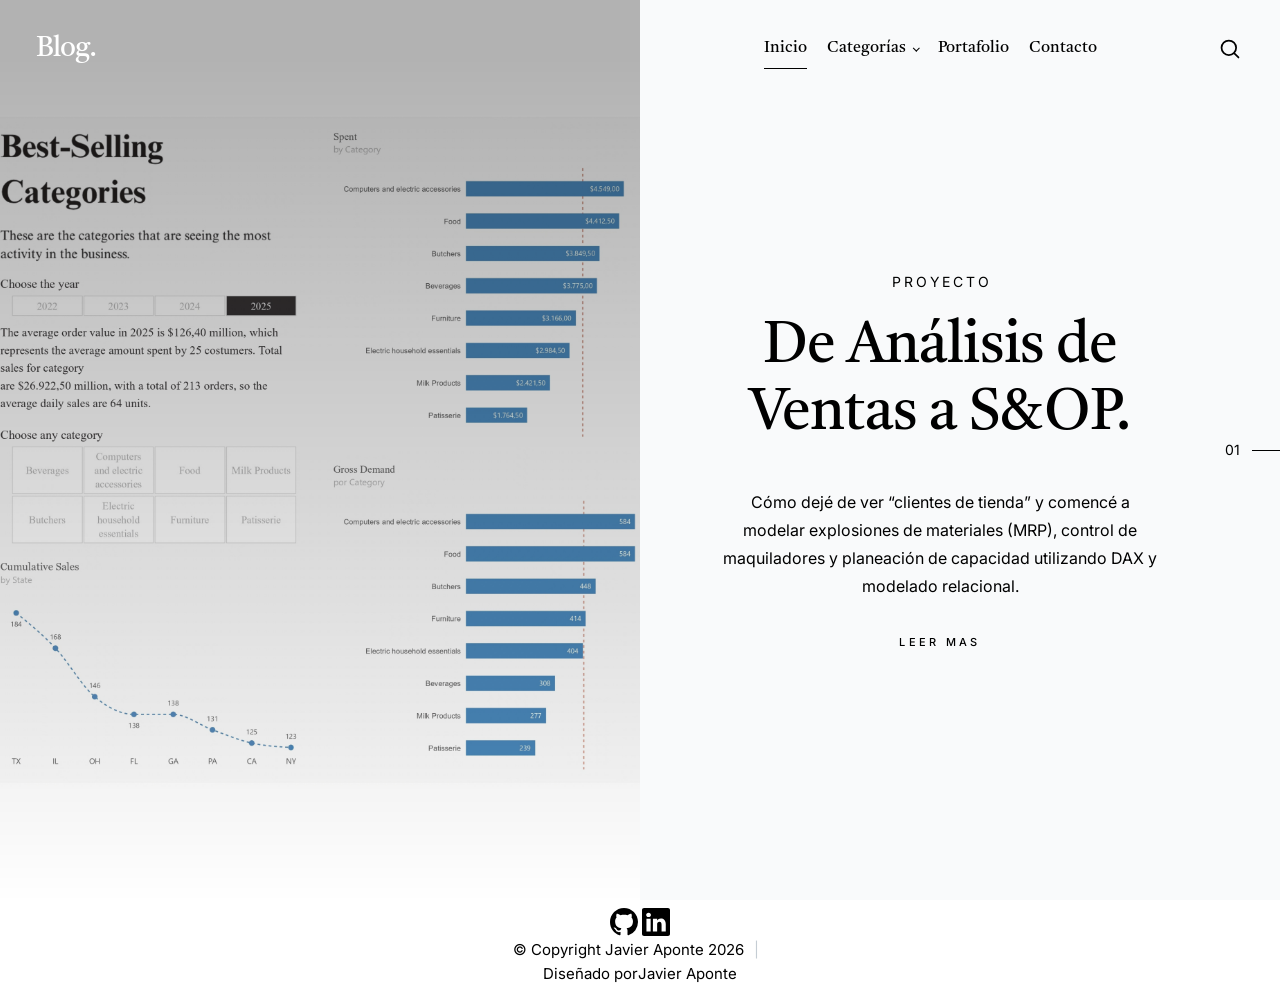
==== commit 3da5de97: "blog" ====
--- a/blog.html
+++ b/blog.html
@@ -132,7 +132,7 @@
                                         </span>
                                     </div>
                                     <h2 class="hero__entry-title">
-                                        <a href="single-standard.html">
+                                        <a href="proyecto1.html">
                                             De Análisis de Ventas a S&OP.
                                         </a>
                                     </h2>
@@ -140,7 +140,7 @@
                                     Cómo dejé de ver “clientes de tienda” y comencé a modelar explosiones de materiales (MRP), 
                                     control de maquiladores y planeación de capacidad utilizando DAX y modelado relacional. 
                                     </p>
-                                    <a class="hero__more-link" href="single-standard.html">Leer mas</a>
+                                    <a class="hero__more-link" href="proyecto1.html">Leer mas</a>
                                 </div>
                             </div>
                         </article>
@@ -196,6 +196,7 @@
     
                 </div> <!-- end hero slider -->
 
+                <!--
                 <a href="#bricks" class="hero__scroll-down smoothscroll">
                     <svg width="24" height="24" fill="none" viewBox="0 0 24 24">
                         <path stroke="currentColor" stroke-linecap="round" stroke-linejoin="round" stroke-width="1.5" d="M10.25 6.75L4.75 12L10.25 17.25"></path>
@@ -203,6 +204,7 @@
                     </svg>
                     <span>Scroll</span>
                 </a>
+                -->
 
             </div> <!-- end hero -->
 
@@ -626,7 +628,8 @@
 
                 </div> <!-- end masonry-->
 
-                <!-- pagination -->
+                <!--
+                <!-- pagination
                 <div class="row pagination">
                     <div class="column lg-12">
                         <nav class="pgn">
@@ -655,9 +658,10 @@
                                     </a>
                                 </li>
                             </ul>
-                        </nav> <!-- end pgn -->
-                    </div> <!-- end column -->
-                </div> <!-- end pagination -->
+                        </nav> <!-- end pgn
+                    </div> <!-- end column
+                </div> <!-- end pagination
+            -->
 
             </div> <!-- end bricks -->
 
@@ -737,20 +741,24 @@
 
             <div class="row s-footer__bottom">
 
-                <div class="column lg-7 md-6 tab-12">
+                <div class="column lg-12 md-12 tab-12">
                     <ul class="s-footer__social">
                         <li>
-                            <a href="#0">
-                                <svg xmlns="http://www.w3.org/2000/svg" width="24" height="24" viewBox="0 0 24 24" style="fill: rgba(0, 0, 0, 1);transform: ;msFilter:;"><path d="M12.001 2.002c-5.522 0-9.999 4.477-9.999 9.999 0 4.99 3.656 9.126 8.437 9.879v-6.988h-2.54v-2.891h2.54V9.798c0-2.508 1.493-3.891 3.776-3.891 1.094 0 2.24.195 2.24.195v2.459h-1.264c-1.24 0-1.628.772-1.628 1.563v1.875h2.771l-.443 2.891h-2.328v6.988C18.344 21.129 22 16.992 22 12.001c0-5.522-4.477-9.999-9.999-9.999z"></path></svg>
-                                <span class="u-screen-reader-text">Facebook</span>
+                            <a href="https://github.com/javieraponte">
+                                <svg xmlns="http://www.w3.org/2000/svg" width="16" height="16" fill="currentColor" class="bi bi-github" viewBox="0 0 16 16"><path d="M8 0C3.58 0 0 3.58 0 8c0 3.54 2.29 6.53 5.47 7.59.4.07.55-.17.55-.38 0-.19-.01-.82-.01-1.49-2.01.37-2.53-.49-2.69-.94-.09-.23-.48-.94-.82-1.13-.28-.15-.68-.52-.01-.53.63-.01 1.08.58 1.23.82.72 1.21 1.87.87 2.33.66.07-.52.28-.87.51-1.07-1.78-.2-3.64-.89-3.64-3.95 0-.87.31-1.59.82-2.15-.08-.2-.36-1.02.08-2.12 0 0 .67-.21 2.2.82.64-.18 1.32-.27 2-.27s1.36.09 2 .27c1.53-1.04 2.2-.82 2.2-.82.44 1.1.16 1.92.08 2.12.51.56.82 1.27.82 2.15 0 3.07-1.87 3.75-3.65 3.95.29.25.54.73.54 1.48 0 1.07-.01 1.93-.01 2.2 0 .21.15.46.55.38A8.01 8.01 0 0 0 16 8c0-4.42-3.58-8-8-8"/></svg>
+                                <span class="u-screen-reader-text">Github</span>
+                            </a>
+                            <a href="https://www.linkedin.com/in/javier-aponte/">
+                                <svg xmlns="http://www.w3.org/2000/svg" width="16" height="16" fill="currentColor" class="bi bi-linkedin" viewBox="0 0 16 16"><path d="M0 1.146C0 .513.526 0 1.175 0h13.65C15.474 0 16 .513 16 1.146v13.708c0 .633-.526 1.146-1.175 1.146H1.175C.526 16 0 15.487 0 14.854zm4.943 12.248V6.169H2.542v7.225zm-1.2-8.212c.837 0 1.358-.554 1.358-1.248-.015-.709-.52-1.248-1.342-1.248S2.4 3.226 2.4 3.934c0 .694.521 1.248 1.327 1.248zm4.908 8.212V9.359c0-.216.016-.432.08-.586.173-.431.568-.878 1.232-.878.869 0 1.216.662 1.216 1.634v3.865h2.401V9.25c0-2.22-1.184-3.252-2.764-3.252-1.274 0-1.845.7-2.165 1.193v.025h-.016l.016-.025V6.169h-2.4c.03.678 0 7.225 0 7.225z"/></svg>
+                                <span class="u-screen-reader-text">LinkedIn</span>
                             </a>
                         </li>
                     </ul>
                 </div>
-                <div class="column lg-5 md-6 tab-12">
+                <div class="column lg-12 md-12 tab-12">
                     <div class="ss-copyright">
                         <span>© Copyright Javier Aponte 2026</span> 
-                        <span>Diseñado por <a href="https://javieraponte.github.io/">Javier Aponte</a></span>
+                        <span>Diseñado por <a href="index.html">Javier Aponte</a></span>
                     </div>
                 </div>
 
--- a/css/styles-blog.css
+++ b/css/styles-blog.css
@@ -3840,7 +3840,7 @@
     background-color   : var(--color-body);
     width              : 100%;
     height             : 100vh;
-    min-height         : calc(25.5 * var(--space));
+    min-height         : calc(24 * var(--space));
     overflow           : hidden;
     position           : relative;
 }
@@ -4500,19 +4500,19 @@
  *
  * ------------------------------------------------------------------- */
 .s-footer {
-    background-color : var(--color-gray-4);
-    font-weight      : 300;
+    background-color : var(--color-black);
+    font-weight      : 100;
     padding-top      : var(--vspace-4_5);
     padding-bottom   : var(--vspace-3_5);
     position         : relative;
 }
 
 .s-footer>.row {
-    max-width : 1000px;
+    max-width : 100px;
 }
 
 .s-footer h2 {
-    font-size     : var(--text-xxxl);
+    font-size     : var(--text-lg);
     line-height   : var(--vspace-1_5);
     margin-top    : 0;
     margin-bottom : var(--vspace-0_375);
@@ -4561,7 +4561,7 @@
     padding-top : var(--vspace-0_25);
     font-size   : var(--text-sm);
     line-height : var(--vspace-0_75);
-    color       : var(--color-gray-14);
+    color       : var(--color-black);
 }
 
 .s-footer__bottom a {
@@ -4610,6 +4610,8 @@
     list-style : none;
     display    : flex;
     margin     : 0;
+    justify-content : center;
+    align-items     : center;
 }
 
 .s-footer__social li {
@@ -4635,18 +4637,24 @@
  * ## copyright
  * ------------------------------------------------------------------- */
 .ss-copyright span {
-    display : inline-block;
+    display : flex;
+    justify-content : center;
+    align-items     : center;
 }
 
 .ss-copyright span::after {
     content : "|";
-    display : inline-block;
+    display : flex;
     padding : 0 .8rem 0 1rem;
     color   : var(--color-gray-10);
+    justify-content : center;
+    align-items     : center;
 }
 
 .ss-copyright span:last-child::after {
     display : none;
+    justify-content : center;
+    align-items     : center;
 }
 
 /* ------------------------------------------------------------------- 
@@ -4737,7 +4745,7 @@
     }
 
     .s-footer__social {
-        margin-bottom : var(--vspace-0_5);
+        margin-bottom : var(--vspace-0_125);
     }
 }
 
@@ -4760,11 +4768,15 @@
     }
 
     .ss-copyright span {
-        display : block;
+        display : flex;
+        justify-content : center;
+        align-items     : center;
     }
 
     .ss-copyright span::after {
-        display : none;
+        display : flex;
+        justify-content : center;
+        align-items     : center;
     }
 
     .ss-go-top a {
@@ -4869,7 +4881,7 @@
 .entry__meta>[class*="entry__meta"] {
     display     : flex;
     align-items : center;
-    margin      : 0 1.4rem;
+    margin      : 0 0.2rem;
 }
 
 .entry__meta>[class*="entry__meta"] svg {
@@ -4886,7 +4898,10 @@
 /* entry featured media
  */
 .entry__media {
-    margin-bottom : var(--vspace-2);
+    display : flex;
+    justify-content: center;
+    align-items: center;
+    width: 100%;
 }
 
 .entry__media figure {
